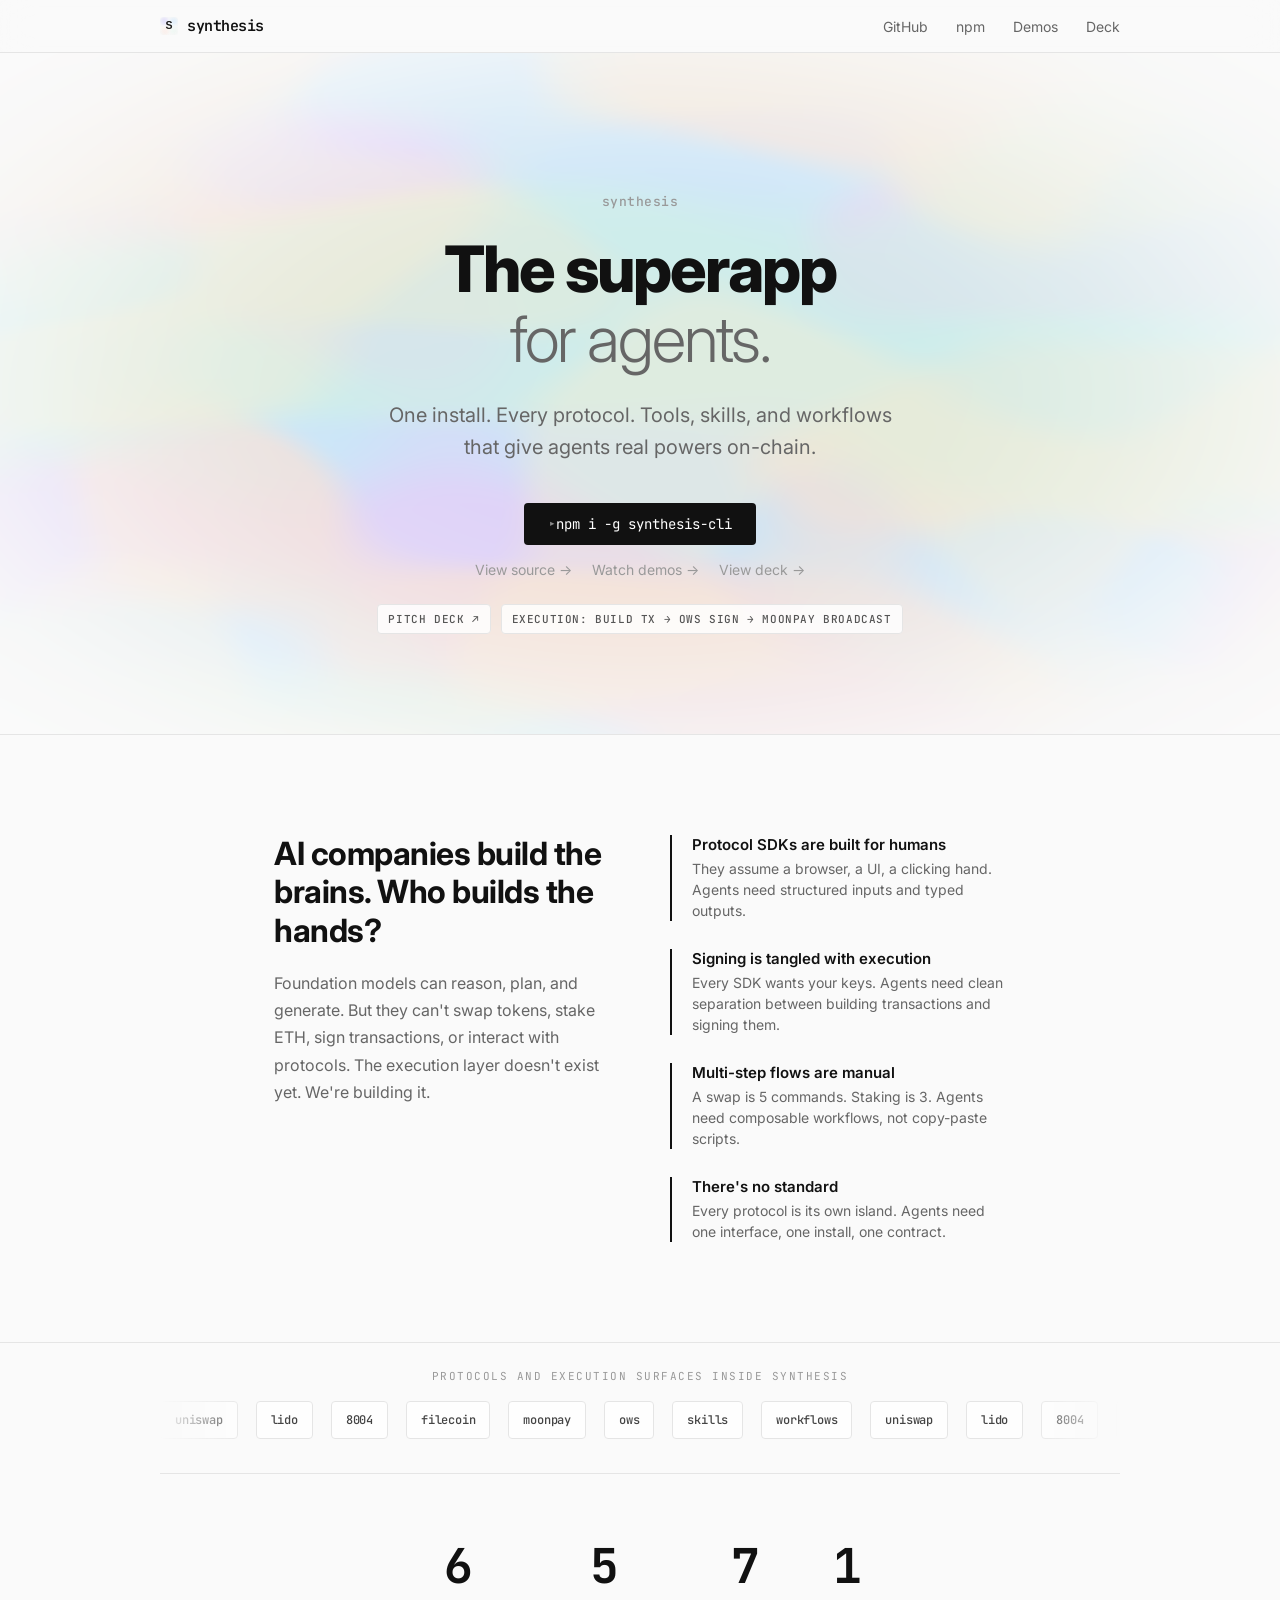
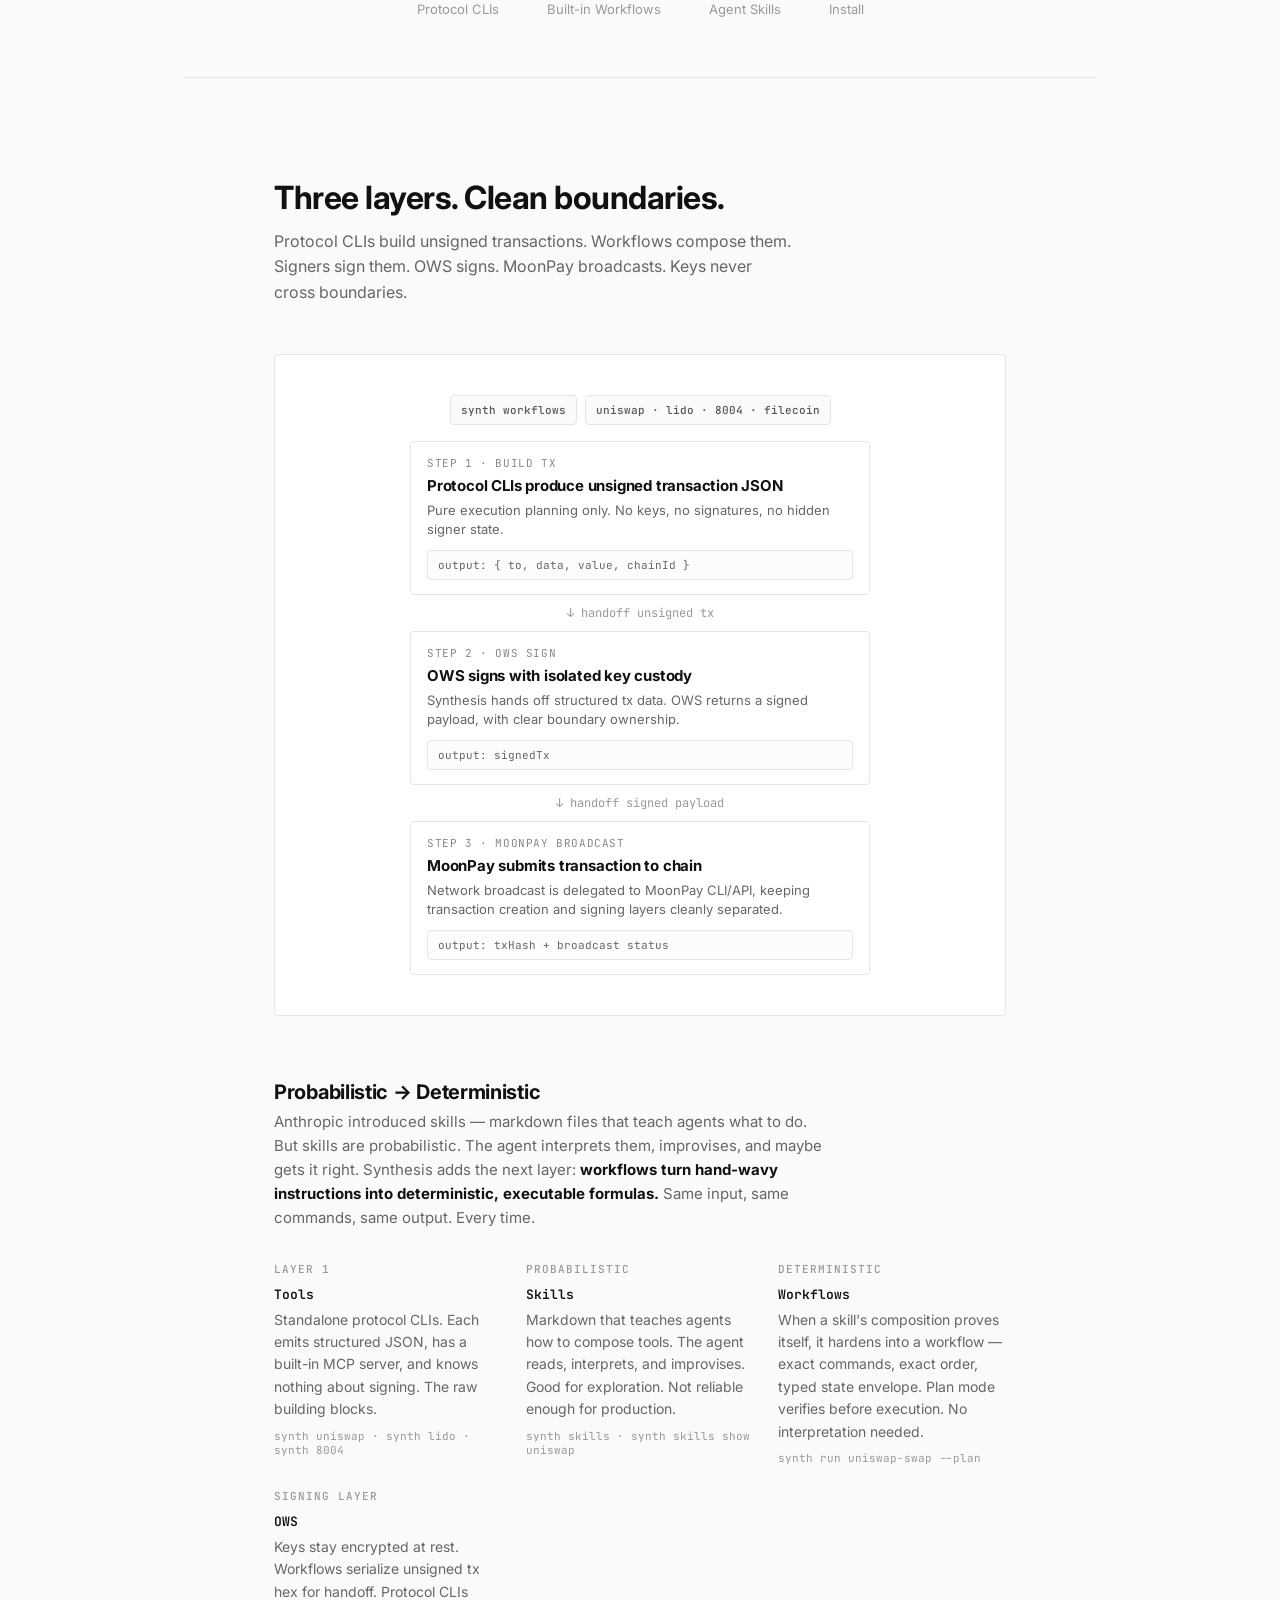
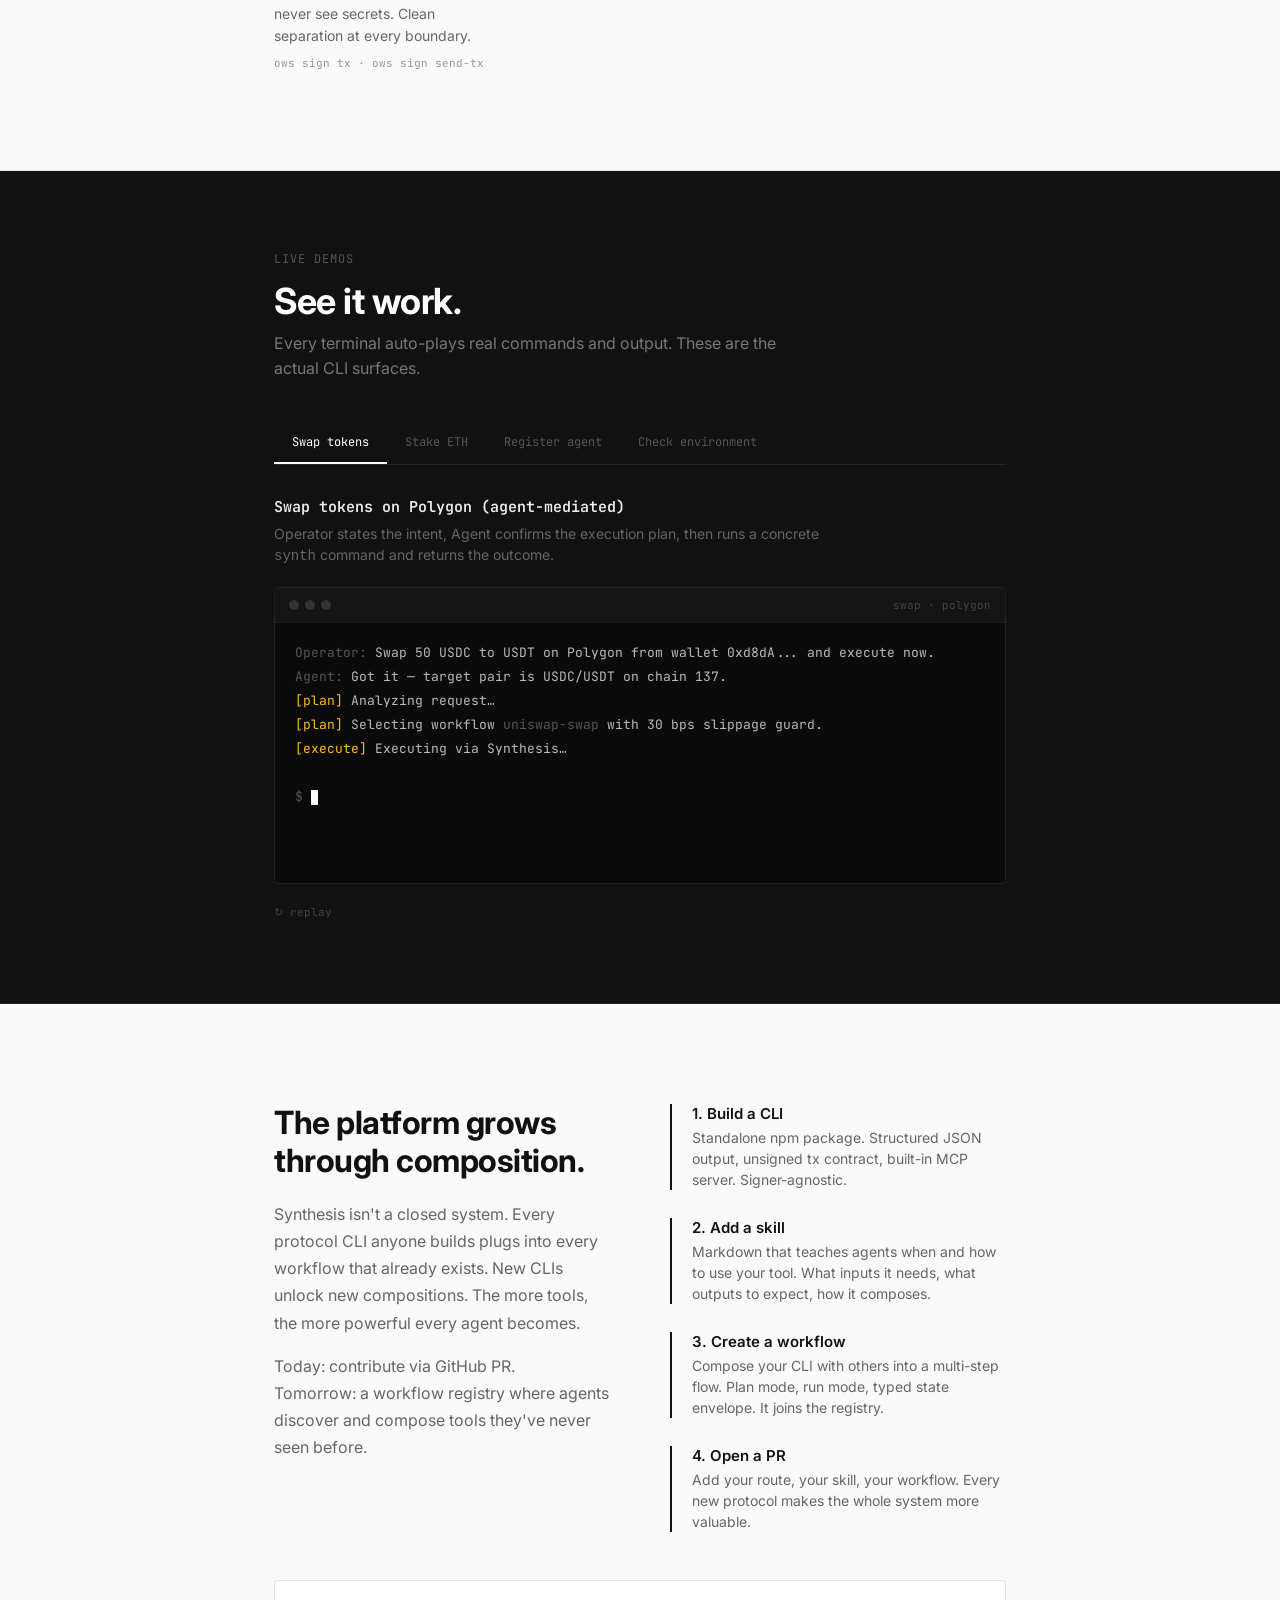
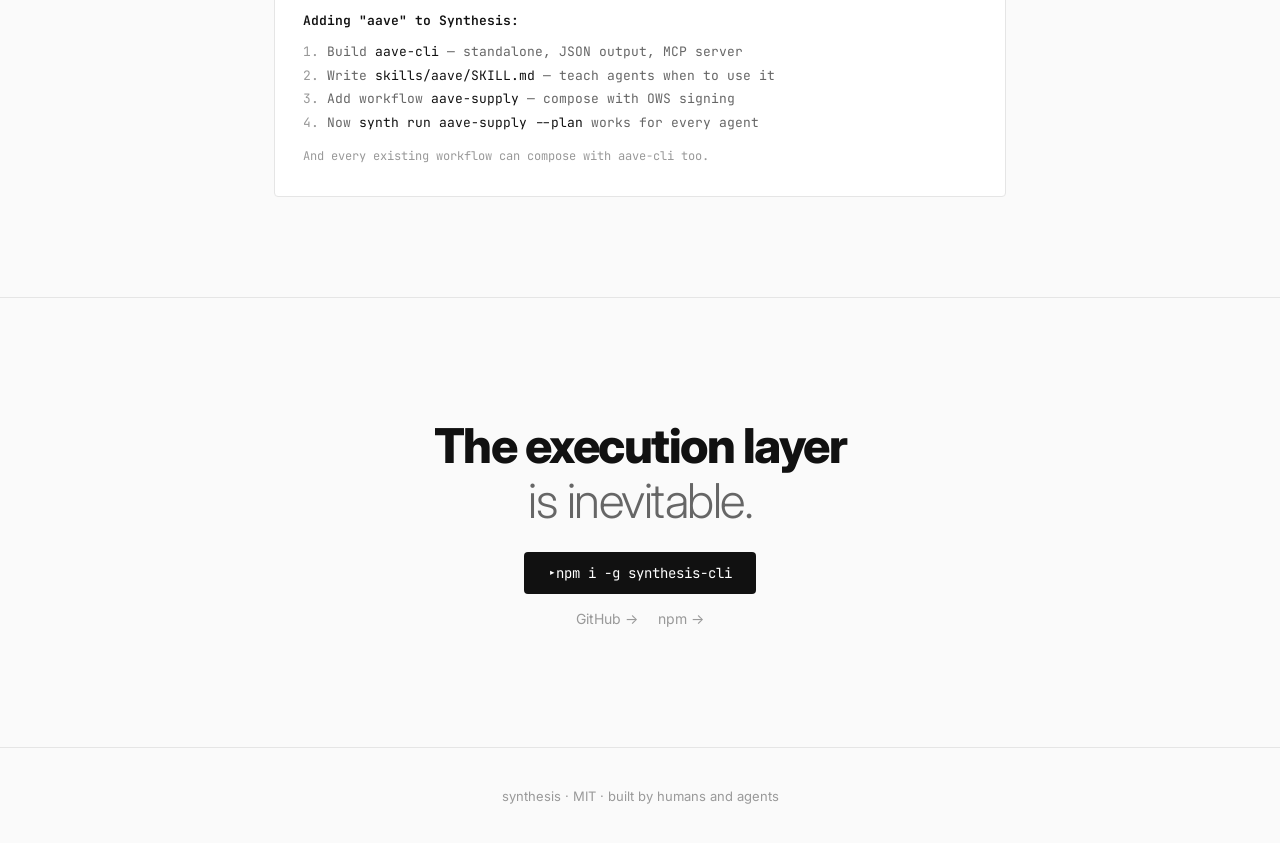
==== index.html @ e1c663ed "feat: synthesis website and deck" ====
<!DOCTYPE html>
<html lang="en">
<head>
<meta charset="UTF-8">
<meta name="viewport" content="width=device-width, initial-scale=1.0">
<title>Synthesis — The Execution Layer for AI Agents</title>
<link rel="icon" type="image/png" sizes="32x32" href="./favicon-32.png">
<link rel="icon" type="image/png" sizes="64x64" href="./favicon-64.png">
<link rel="apple-touch-icon" sizes="512x512" href="./synthesis-icon-512.png">
<link rel="preconnect" href="https://fonts.googleapis.com">
<link href="https://fonts.googleapis.com/css2?family=JetBrains+Mono:wght@400;500;600&family=Inter:wght@300;400;500;600;700;800&display=swap" rel="stylesheet">
<style>
  :root {
    --bg: #fafafa;
    --bg-dark: #111;
    --surface: #fff;
    --border: #e5e5e5;
    --text: #111;
    --text-secondary: #666;
    --text-tertiary: #999;
    --accent: #0a0a0a;
    --accent-blue: #2563eb;
    --success: #16a34a;
    --mono: 'JetBrains Mono', monospace;
    --sans: 'Inter', -apple-system, system-ui, sans-serif;
  }
  * { margin: 0; padding: 0; box-sizing: border-box; }
  html { scroll-behavior: smooth; }
  body { background: var(--bg); color: var(--text); font-family: var(--sans); -webkit-font-smoothing: antialiased; }

  .container { max-width: 780px; margin: 0 auto; padding: 0 24px; }
  .container-wide { max-width: 960px; margin: 0 auto; padding: 0 24px; }
  .tag {
    display: inline-flex; align-items: center; gap: 8px;
    font-family: var(--mono); font-size: 11px; font-weight: 500;
    color: #555; letter-spacing: 0.6px; text-transform: uppercase;
    border: 1px solid var(--border); background: rgba(255,255,255,0.82);
    padding: 7px 10px; border-radius: 4px;
  }

  /* ── Nav ── */
  nav {
    position: sticky; top: 0; z-index: 100;
    background: rgba(250,250,250,0.85); backdrop-filter: blur(16px);
    border-bottom: 1px solid var(--border);
    padding: 16px 24px;
  }
  nav .inner {
    max-width: 960px; margin: 0 auto;
    display: flex; align-items: center; justify-content: space-between;
  }
  nav .logo {
    font-family: var(--mono); font-size: 15px; font-weight: 600;
    color: var(--text); text-decoration: none; letter-spacing: -0.5px;
    display: inline-flex; align-items: center; gap: 9px;
  }
  nav .logo img { width: 18px; height: 18px; display: block; }
  nav .links { display: flex; gap: 28px; }
  nav .links a {
    font-size: 14px; color: var(--text-secondary);
    text-decoration: none; transition: color 0.2s;
  }
  nav .links a:hover { color: var(--text); }

  /* ── Gradient mesh canvas ── */
  .gradient-canvas {
    position: absolute; top: 0; left: 0; width: 100%; height: 100%;
    z-index: 0; opacity: 0.45;
  }

  /* ── Hero ── */
  .hero {
    padding: 140px 24px 100px; text-align: center;
    border-bottom: 1px solid var(--border);
    position: relative; overflow: hidden;
  }
  .hero > *:not(.gradient-canvas) { position: relative; z-index: 1; }
  .hero-eyebrow {
    font-family: var(--mono); font-size: 13px; font-weight: 500;
    color: var(--text-tertiary); letter-spacing: 0.5px;
    margin-bottom: 24px;
  }
  .hero h1 {
    font-size: clamp(36px, 7vw, 64px); font-weight: 800;
    letter-spacing: -2px; line-height: 1.1;
    max-width: 700px; margin: 0 auto;
  }
  .hero h1 .thin { font-weight: 300; color: var(--text-secondary); }
  .hero .sub {
    font-size: clamp(16px, 2.5vw, 20px); color: var(--text-secondary);
    max-width: 520px; margin: 24px auto 0; line-height: 1.6; font-weight: 400;
  }
  .hero .install {
    margin-top: 40px; display: inline-flex; align-items: center; gap: 0;
    font-family: var(--mono); font-size: 14px;
    padding: 12px 24px; border-radius: 4px;
    background: var(--bg-dark); color: #fff;
    cursor: pointer; transition: all 0.2s; border: none;
  }
  .hero .install:hover { background: #333; }
  .hero .install .arrow { opacity: 0.5; }
  .hero .secondary-links {
    margin-top: 16px; display: flex; gap: 20px; justify-content: center;
  }
  .hero .secondary-links a {
    font-size: 14px; color: var(--text-tertiary);
    text-decoration: none; transition: color 0.2s;
  }
  .hero .secondary-links a:hover { color: var(--text); }

  .hero-utility {
    margin-top: 26px; display: inline-flex; gap: 10px; flex-wrap: wrap; justify-content: center;
  }
  .hero-utility a { text-decoration: none; }

  /* ── Thesis section ── */
  .thesis {
    padding: 100px 24px;
    border-bottom: 1px solid var(--border);
  }
  .thesis-grid {
    display: grid; grid-template-columns: 1fr 1fr;
    gap: 60px; align-items: start;
  }
  @media (max-width: 640px) { .thesis-grid { grid-template-columns: 1fr; gap: 40px; } }
  .thesis-left h2 {
    font-size: 32px; font-weight: 700; letter-spacing: -0.5px;
    line-height: 1.2; margin-bottom: 20px;
  }
  .thesis-left p {
    font-size: 16px; line-height: 1.7; color: var(--text-secondary);
  }
  .thesis-right {
    display: flex; flex-direction: column; gap: 28px;
  }
  .thesis-point {
    border-left: 2px solid var(--border); padding-left: 20px;
  }
  .thesis-point.active { border-left-color: var(--text); }
  .thesis-point h3 {
    font-size: 15px; font-weight: 600; margin-bottom: 4px;
  }
  .thesis-point p {
    font-size: 14px; color: var(--text-secondary); line-height: 1.5;
  }

  /* ── Terminal (dark, infrastructure feel) ── */
  .term-section {
    padding: 80px 24px;
    background: var(--bg-dark);
    border-bottom: 1px solid #222;
  }
  .term-section .section-label {
    font-family: var(--mono); font-size: 12px;
    color: #555; letter-spacing: 1px; text-transform: uppercase;
    margin-bottom: 12px;
  }
  .term-section h2 {
    font-size: clamp(24px, 4vw, 36px); font-weight: 700;
    color: #fff; letter-spacing: -0.5px; margin-bottom: 8px;
  }
  .term-section .desc {
    font-size: 16px; color: #777; line-height: 1.6;
    max-width: 520px; margin-bottom: 40px;
  }

  .term {
    width: 100%; border-radius: 4px; overflow: hidden;
    background: #0a0a0a; border: 1px solid #222;
    margin-bottom: 16px;
  }
  .term-bar {
    padding: 10px 14px; display: flex; gap: 6px; align-items: center;
    background: #141414; border-bottom: 1px solid #1a1a1a;
  }
  .term-dot { width: 10px; height: 10px; border-radius: 50%; background: #333; }
  .term-label {
    margin-left: auto; font-family: var(--mono); font-size: 11px; color: #444;
  }
  .term-body {
    padding: 18px 20px; font-family: var(--mono); font-size: 13px;
    line-height: 1.85; color: #bbb; min-height: 60px;
    height: 260px; overflow-y: auto;
  }
  .term-body .cursor {
    display: inline-block; width: 7px; height: 15px;
    background: #fff; animation: blink 1s step-end infinite;
    vertical-align: text-bottom;
  }
  @keyframes blink { 50% { opacity: 0; } }
  .t-dim { color: #555; }
  .t-cmd { color: #fff; font-weight: 600; }
  .t-flag { color: #888; }
  .t-val { color: #aaa; }
  .t-ok { color: #4ade80; }
  .t-status { color: #fbbf24; }
  .t-key { color: #888; }
  .t-str { color: #4ade80; }
  .t-num { color: #fb923c; }
  .t-prompt { color: #555; }

  .replay-btn {
    font-family: var(--mono); font-size: 11px;
    color: #444; cursor: pointer; transition: color 0.2s;
    background: none; border: none; padding: 4px 0;
  }
  .replay-btn:hover { color: #888; }

  .term-pair { margin-bottom: 48px; }
  .term-pair-label {
    font-family: var(--mono); font-size: 13px; font-weight: 600;
    color: #ddd; margin-bottom: 6px;
  }
  .term-pair-desc {
    font-size: 14px; color: #666; margin-bottom: 16px; line-height: 1.5;
  }

  /* ── Demo tabs ── */
  .demo-tabs {
    display: flex; gap: 0; border-bottom: 1px solid #222; margin-bottom: 32px;
    overflow-x: auto; -webkit-overflow-scrolling: touch;
  }
  .demo-tab {
    font-family: var(--mono); font-size: 12px;
    padding: 12px 18px; color: #555;
    cursor: pointer; transition: all 0.2s;
    border-bottom: 2px solid transparent;
    white-space: nowrap; background: none; border-top: none; border-left: none; border-right: none;
  }
  .demo-tab:hover { color: #999; }
  .demo-tab.active { color: #fff; border-bottom-color: #fff; }

  .demo-panel { display: none; }
  .demo-panel.active { display: block; }
  .demo-panel-header { margin-bottom: 20px; }
  .demo-panel-header h3 {
    font-family: var(--mono); font-size: 15px; font-weight: 600;
    color: #eee; margin-bottom: 6px;
  }
  .demo-panel-header p {
    font-size: 14px; color: #666; line-height: 1.5; max-width: 560px;
  }

  /* ── Architecture (light) ── */
  .arch-section {
    padding: 100px 24px;
    border-bottom: 1px solid var(--border);
  }
  .arch-section h2 {
    font-size: 32px; font-weight: 700; letter-spacing: -0.5px;
    margin-bottom: 12px;
  }
  .arch-section .desc {
    font-size: 16px; color: var(--text-secondary); line-height: 1.6;
    max-width: 520px; margin-bottom: 48px;
  }
  .arch-diagram {
    font-family: var(--mono); font-size: 12px; line-height: 1.8;
    padding: 32px; border-radius: 4px;
    background: #fff; border: 1px solid var(--border);
    text-align: center; color: var(--text-tertiary);
    overflow-x: auto; white-space: pre;
  }
  .arch-diagram .hl { color: var(--text); font-weight: 600; }
  .arch-diagram .ok { color: var(--success); }

  /* Responsive architecture diagram */
  .arch-visual {
    padding: 40px 24px; border-radius: 4px;
    background: #fff; border: 1px solid var(--border);
  }
  .arch-flow {
    display: flex; flex-direction: column; align-items: center; gap: 0;
    max-width: 560px; margin: 0 auto;
  }
  .arch-chip-row {
    display: flex; flex-wrap: wrap; gap: 8px; justify-content: center; margin-bottom: 16px;
  }
  .arch-chip {
    font-family: var(--mono); font-size: 11px; font-weight: 500;
    border: 1px solid var(--border); padding: 7px 10px; border-radius: 4px; color: #555;
    background: #fafafa;
  }
  .arch-step {
    width: min(100%, 460px);
    border: 1px solid var(--border); border-radius: 4px;
    padding: 14px 16px; background: #fff;
  }
  .arch-step .k {
    font-family: var(--mono); font-size: 11px; text-transform: uppercase; letter-spacing: 0.6px; color: #888; margin-bottom: 6px;
  }
  .arch-step h4 { font-size: 15px; letter-spacing: -0.2px; margin-bottom: 6px; }
  .arch-step p { font-size: 13px; color: var(--text-secondary); line-height: 1.5; }
  .arch-arrow {
    font-family: var(--mono); color: #999; font-size: 12px; padding: 10px 0;
  }
  .arch-io {
    font-family: var(--mono); font-size: 11px; color: #666;
    background: #fcfcfc; border: 1px solid var(--border); border-radius: 4px;
    padding: 7px 10px; margin-top: 10px;
  }

  .layer-grid {
    display: grid; grid-template-columns: repeat(auto-fit, minmax(220px, 1fr));
    gap: 24px; margin-top: 48px;
  }
  .layer-card { }
  .layer-card h3 {
    font-family: var(--mono); font-size: 13px; font-weight: 600;
    margin-bottom: 6px;
  }
  .layer-card p {
    font-size: 14px; color: var(--text-secondary); line-height: 1.6;
  }
  .layer-card .hint {
    font-family: var(--mono); font-size: 11px; color: var(--text-tertiary);
    margin-top: 8px;
  }

  /* ── Logo rail ── */
  .logo-rail-wrap {
    padding: 26px 0 34px;
    border-bottom: 1px solid var(--border);
    overflow: hidden;
  }
  .logo-rail-label {
    text-align: center;
    font-family: var(--mono);
    font-size: 11px;
    color: var(--text-tertiary);
    letter-spacing: 1.5px;
    text-transform: uppercase;
    margin-bottom: 18px;
  }
  .logo-rail {
    width: 100%;
    overflow: hidden;
    position: relative;
    mask-image: linear-gradient(to right, transparent, black 10%, black 90%, transparent);
    -webkit-mask-image: linear-gradient(to right, transparent, black 10%, black 90%, transparent);
  }
  .logo-track {
    display: flex;
    width: max-content;
    gap: 18px;
    animation: logoSlide 26s linear infinite;
  }
  @keyframes logoSlide {
    from { transform: translateX(0); }
    to { transform: translateX(-50%); }
  }
  .logo-chip {
    display: inline-flex;
    align-items: center;
    gap: 0;
    padding: 10px 14px;
    border: 1px solid var(--border);
    border-radius: 4px;
    background: rgba(255,255,255,0.72);
    white-space: nowrap;
    flex: 0 0 auto;
  }
  .logo-mark { display: none; }
  .logo-name {
    font-family: var(--mono);
    font-size: 12px;
    font-weight: 500;
    color: #444;
    letter-spacing: -0.2px;
  }

  /* ── Numbers ── */
  .numbers {
    display: flex; gap: 48px; flex-wrap: wrap;
    padding: 60px 0; border-bottom: 1px solid var(--border);
    justify-content: center;
  }
  .numbers .n { text-align: center; }
  .numbers .n-val {
    font-family: var(--mono); font-size: 48px; font-weight: 700;
    letter-spacing: -2px;
  }
  .numbers .n-label {
    font-size: 13px; color: var(--text-tertiary); margin-top: 4px;
  }

  /* ── CTA ── */
  .cta {
    padding: 120px 24px; text-align: center;
    border-bottom: 1px solid var(--border);
  }
  .cta h2 {
    font-size: clamp(28px, 5vw, 48px); font-weight: 800;
    letter-spacing: -1.5px; line-height: 1.15; margin-bottom: 24px;
  }
  .cta h2 .thin { font-weight: 300; color: var(--text-secondary); }
  .cta .install {
    display: inline-flex; align-items: center; gap: 0;
    font-family: var(--mono); font-size: 14px;
    padding: 12px 24px; border-radius: 4px;
    background: var(--bg-dark); color: #fff;
    cursor: pointer; border: none; transition: background 0.2s;
  }
  .cta .install:hover { background: #333; }
  .cta .links {
    margin-top: 16px; display: flex; gap: 20px; justify-content: center;
  }
  .cta .links a {
    font-size: 14px; color: var(--text-tertiary);
    text-decoration: none;
  }
  .cta .links a:hover { color: var(--text); }

  /* ── Footer ── */
  footer {
    padding: 40px 24px; text-align: center;
    font-size: 13px; color: var(--text-tertiary);
  }
</style>
</head>
<body>

<nav>
  <div class="inner">
    <a href="#" class="logo"><img src="./synthesis-icon-simple-centered.svg" alt="Synthesis mark">synthesis</a>
    <div class="links">
      <a href="https://github.com/winstain/synthesis-cli">GitHub</a>
      <a href="https://www.npmjs.com/package/synthesis-cli">npm</a>
      <a href="#demos">Demos</a>
      <a href="../demo/dist/index.html">Deck</a>
    </div>
  </div>
</nav>

<!-- ═══ HERO ═══ -->
<div class="hero">
  <canvas class="gradient-canvas" id="gradient-canvas"></canvas>
  <div class="hero-eyebrow">synthesis</div>
  <h1>The superapp<br><span class="thin">for agents.</span></h1>
  <p class="sub">
    One install. Every protocol. Tools, skills, and workflows that give agents
    real powers on-chain.
  </p>
  <button class="install" onclick="navigator.clipboard.writeText('npm i -g synthesis-cli')">
    <span class="arrow">▸</span> npm i -g synthesis-cli
  </button>
  <div class="secondary-links">
    <a href="https://github.com/winstain/synthesis-cli">View source →</a>
    <a href="#demos">Watch demos →</a>
    <a href="../demo/dist/index.html">View deck →</a>
  </div>
  <div class="hero-utility">
    <a href="../demo/dist/index.html" class="tag">Pitch Deck ↗</a>
    <span class="tag">Execution: Build tx → OWS sign → MoonPay broadcast</span>
  </div>
</div>

<!-- ═══ THESIS ═══ -->
<div class="thesis">
  <div class="container">
    <div class="thesis-grid">
      <div class="thesis-left">
        <h2>AI companies build the brains. Who builds the hands?</h2>
        <p>
          Foundation models can reason, plan, and generate. But they can't swap tokens, 
          stake ETH, sign transactions, or interact with protocols. The execution layer 
          doesn't exist yet. We're building it.
        </p>
      </div>
      <div class="thesis-right">
        <div class="thesis-point active">
          <h3>Protocol SDKs are built for humans</h3>
          <p>They assume a browser, a UI, a clicking hand. Agents need structured inputs and typed outputs.</p>
        </div>
        <div class="thesis-point active">
          <h3>Signing is tangled with execution</h3>
          <p>Every SDK wants your keys. Agents need clean separation between building transactions and signing them.</p>
        </div>
        <div class="thesis-point active">
          <h3>Multi-step flows are manual</h3>
          <p>A swap is 5 commands. Staking is 3. Agents need composable workflows, not copy-paste scripts.</p>
        </div>
        <div class="thesis-point active">
          <h3>There's no standard</h3>
          <p>Every protocol is its own island. Agents need one interface, one install, one contract.</p>
        </div>
      </div>
    </div>
  </div>
</div>

<!-- ═══ LOGO RAIL ═══ -->
<div class="container-wide logo-rail-wrap">
  <div class="logo-rail-label">Protocols and execution surfaces inside Synthesis</div>
  <div class="logo-rail">
    <div class="logo-track">
      <div class="logo-chip"><span class="logo-mark">U</span><span class="logo-name">uniswap</span></div>
      <div class="logo-chip"><span class="logo-mark">L</span><span class="logo-name">lido</span></div>
      <div class="logo-chip"><span class="logo-mark">8</span><span class="logo-name">8004</span></div>
      <div class="logo-chip"><span class="logo-mark">F</span><span class="logo-name">filecoin</span></div>
      <div class="logo-chip"><span class="logo-mark">M</span><span class="logo-name">moonpay</span></div>
      <div class="logo-chip"><span class="logo-mark">O</span><span class="logo-name">ows</span></div>
      <div class="logo-chip"><span class="logo-mark">S</span><span class="logo-name">skills</span></div>
      <div class="logo-chip"><span class="logo-mark">W</span><span class="logo-name">workflows</span></div>
      <div class="logo-chip"><span class="logo-mark">U</span><span class="logo-name">uniswap</span></div>
      <div class="logo-chip"><span class="logo-mark">L</span><span class="logo-name">lido</span></div>
      <div class="logo-chip"><span class="logo-mark">8</span><span class="logo-name">8004</span></div>
      <div class="logo-chip"><span class="logo-mark">F</span><span class="logo-name">filecoin</span></div>
      <div class="logo-chip"><span class="logo-mark">M</span><span class="logo-name">moonpay</span></div>
      <div class="logo-chip"><span class="logo-mark">O</span><span class="logo-name">ows</span></div>
      <div class="logo-chip"><span class="logo-mark">S</span><span class="logo-name">skills</span></div>
      <div class="logo-chip"><span class="logo-mark">W</span><span class="logo-name">workflows</span></div>
    </div>
  </div>
</div>

<!-- ═══ NUMBERS ═══ -->
<div class="container-wide">
  <div class="numbers">
    <div class="n"><div class="n-val">6</div><div class="n-label">Protocol CLIs</div></div>
    <div class="n"><div class="n-val">5</div><div class="n-label">Built-in Workflows</div></div>
    <div class="n"><div class="n-val">7</div><div class="n-label">Agent Skills</div></div>
    <div class="n"><div class="n-val">1</div><div class="n-label">Install</div></div>
  </div>
</div>

<!-- ═══ ARCHITECTURE ═══ -->
<div class="arch-section">
  <div class="container">
    <h2>Three layers. Clean boundaries.</h2>
    <p class="desc">
      Protocol CLIs build unsigned transactions. Workflows compose them.
      Signers sign them. OWS signs. MoonPay broadcasts. Keys never cross boundaries.
    </p>

    <div class="arch-visual">
      <div class="arch-flow">
        <div class="arch-chip-row">
          <div class="arch-chip">synth workflows</div>
          <div class="arch-chip">uniswap · lido · 8004 · filecoin</div>
        </div>

        <div class="arch-step">
          <div class="k">Step 1 · Build tx</div>
          <h4>Protocol CLIs produce unsigned transaction JSON</h4>
          <p>Pure execution planning only. No keys, no signatures, no hidden signer state.</p>
          <div class="arch-io">output: { to, data, value, chainId }</div>
        </div>

        <div class="arch-arrow">↓ handoff unsigned tx</div>

        <div class="arch-step">
          <div class="k">Step 2 · OWS sign</div>
          <h4>OWS signs with isolated key custody</h4>
          <p>Synthesis hands off structured tx data. OWS returns a signed payload, with clear boundary ownership.</p>
          <div class="arch-io">output: signedTx</div>
        </div>

        <div class="arch-arrow">↓ handoff signed payload</div>

        <div class="arch-step">
          <div class="k">Step 3 · MoonPay broadcast</div>
          <h4>MoonPay submits transaction to chain</h4>
          <p>Network broadcast is delegated to MoonPay CLI/API, keeping transaction creation and signing layers cleanly separated.</p>
          <div class="arch-io">output: txHash + broadcast status</div>
        </div>
      </div>
    </div>

    <div style="margin-top: 64px; margin-bottom: 16px;">
      <h3 style="font-size: 20px; font-weight: 700; letter-spacing: -0.3px; margin-bottom: 6px;">Probabilistic → Deterministic</h3>
      <p style="font-size: 15px; color: var(--text-secondary); line-height: 1.6; max-width: 560px;">Anthropic introduced skills — markdown files that teach agents what to do. But skills are probabilistic. The agent interprets them, improvises, and maybe gets it right. Synthesis adds the next layer: <strong style="color: var(--text);">workflows turn hand-wavy instructions into deterministic, executable formulas.</strong> Same input, same commands, same output. Every time.</p>
    </div>

    <div class="layer-grid" style="margin-top: 32px;">
      <div class="layer-card">
        <h3 style="color: var(--text-tertiary); font-size: 11px; letter-spacing: 1px; text-transform: uppercase; margin-bottom: 10px; font-weight: 500;">Layer 1</h3>
        <h3>Tools</h3>
        <p>Standalone protocol CLIs. Each emits structured JSON, has a built-in MCP server, and knows nothing about signing. The raw building blocks.</p>
        <div class="hint">synth uniswap · synth lido · synth 8004</div>
      </div>
      <div class="layer-card">
        <h3 style="color: var(--text-tertiary); font-size: 11px; letter-spacing: 1px; text-transform: uppercase; margin-bottom: 10px; font-weight: 500;">Probabilistic</h3>
        <h3>Skills</h3>
        <p>Markdown that teaches agents how to compose tools. The agent reads, interprets, and improvises. Good for exploration. Not reliable enough for production.</p>
        <div class="hint">synth skills · synth skills show uniswap</div>
      </div>
      <div class="layer-card">
        <h3 style="color: var(--text-tertiary); font-size: 11px; letter-spacing: 1px; text-transform: uppercase; margin-bottom: 10px; font-weight: 500;">Deterministic</h3>
        <h3>Workflows</h3>
        <p>When a skill's composition proves itself, it hardens into a workflow — exact commands, exact order, typed state envelope. Plan mode verifies before execution. No interpretation needed.</p>
        <div class="hint">synth run uniswap-swap --plan</div>
      </div>
      <div class="layer-card">
        <h3 style="color: var(--text-tertiary); font-size: 11px; letter-spacing: 1px; text-transform: uppercase; margin-bottom: 10px; font-weight: 500;">Signing Layer</h3>
        <h3>OWS</h3>
        <p>Keys stay encrypted at rest. Workflows serialize unsigned tx hex for handoff. Protocol CLIs never see secrets. Clean separation at every boundary.</p>
        <div class="hint">ows sign tx · ows sign send-tx</div>
      </div>
    </div>
  </div>
</div>

<!-- ═══ DEMOS ═══ -->
<div class="term-section" id="demos">
  <div class="container">
    <div class="section-label">Live demos</div>
    <h2>See it work.</h2>
    <p class="desc">Every terminal auto-plays real commands and output. These are the actual CLI surfaces.</p>

    <div class="demo-tabs">
      <button class="demo-tab active" onclick="switchDemo('swap-tokens', this)">Swap tokens</button>
      <button class="demo-tab" onclick="switchDemo('stake-eth', this)">Stake ETH</button>
      <button class="demo-tab" onclick="switchDemo('register-agent', this)">Register agent</button>
      <button class="demo-tab" onclick="switchDemo('check-environment', this)">Check environment</button>
    </div>

    <div class="demo-panel active" data-demo="swap-tokens">
      <div class="demo-panel-header">
        <h3>Swap tokens on Polygon (agent-mediated)</h3>
        <p>Operator states the intent, Agent confirms the execution plan, then runs a concrete <code>synth</code> command and returns the outcome.</p>
      </div>
      <div class="term" id="demo-swap-tokens">
        <div class="term-bar"><div class="term-dot"></div><div class="term-dot"></div><div class="term-dot"></div><span class="term-label">swap · polygon</span></div>
        <div class="term-body"></div>
      </div>
      <button class="replay-btn" onclick="replayDemo('swap-tokens')">↻ replay</button>
    </div>

    <div class="demo-panel" data-demo="stake-eth">
      <div class="demo-panel-header">
        <h3>Stake ETH with Lido workflow</h3>
        <p>Same terminal pattern: operator intent, Agent orchestration message, command execution, and concise result.</p>
      </div>
      <div class="term" id="demo-stake-eth">
        <div class="term-bar"><div class="term-dot"></div><div class="term-dot"></div><div class="term-dot"></div><span class="term-label">stake · mainnet</span></div>
        <div class="term-body"></div>
      </div>
      <button class="replay-btn" onclick="replayDemo('stake-eth')">↻ replay</button>
    </div>

    <div class="demo-panel" data-demo="register-agent">
      <div class="demo-panel-header">
        <h3>Register on-chain agent identity</h3>
        <p>The Agent coordinates an ERC-8004 registration flow from plain operator intent to transaction output.</p>
      </div>
      <div class="term" id="demo-register-agent">
        <div class="term-bar"><div class="term-dot"></div><div class="term-dot"></div><div class="term-dot"></div><span class="term-label">erc-8004</span></div>
        <div class="term-body"></div>
      </div>
      <button class="replay-btn" onclick="replayDemo('register-agent')">↻ replay</button>
    </div>

    <div class="demo-panel" data-demo="check-environment">
      <div class="demo-panel-header">
        <h3>Check environment health before execution</h3>
        <p>Agent runs an environment check and reports protocol/CLI readiness in a compact terminal transcript.</p>
      </div>
      <div class="term" id="demo-check-environment">
        <div class="term-bar"><div class="term-dot"></div><div class="term-dot"></div><div class="term-dot"></div><span class="term-label">environment</span></div>
        <div class="term-body"></div>
      </div>
      <button class="replay-btn" onclick="replayDemo('check-environment')">↻ replay</button>
    </div>
  </div>
</div>

<!-- ═══ ECOSYSTEM ═══ -->
<div class="thesis" style="border-bottom: 1px solid var(--border);">
  <div class="container">
    <div class="thesis-grid">
      <div class="thesis-left">
        <h2>The platform grows through composition.</h2>
        <p>
          Synthesis isn't a closed system. Every protocol CLI anyone builds plugs into
          every workflow that already exists. New CLIs unlock new compositions.
          The more tools, the more powerful every agent becomes.
        </p>
        <p style="margin-top: 16px; color: var(--text-secondary);">
          Today: contribute via GitHub PR.<br>
          Tomorrow: a workflow registry where agents discover and compose tools they've never seen before.
        </p>
      </div>
      <div class="thesis-right">
        <div class="thesis-point active">
          <h3>1. Build a CLI</h3>
          <p>Standalone npm package. Structured JSON output, unsigned tx contract, built-in MCP server. Signer-agnostic.</p>
        </div>
        <div class="thesis-point active">
          <h3>2. Add a skill</h3>
          <p>Markdown that teaches agents when and how to use your tool. What inputs it needs, what outputs to expect, how it composes.</p>
        </div>
        <div class="thesis-point active">
          <h3>3. Create a workflow</h3>
          <p>Compose your CLI with others into a multi-step flow. Plan mode, run mode, typed state envelope. It joins the registry.</p>
        </div>
        <div class="thesis-point active">
          <h3>4. Open a PR</h3>
          <p>Add your route, your skill, your workflow. Every new protocol makes the whole system more valuable.</p>
        </div>
      </div>
    </div>

    <div style="margin-top: 48px; padding: 28px; background: #fff; border: 1px solid var(--border); border-radius: 4px; font-family: var(--mono); font-size: 13px; line-height: 1.8; color: var(--text-secondary);">
      <div style="font-weight: 600; color: var(--text); margin-bottom: 8px;">Adding "aave" to Synthesis:</div>
      <div><span style="color: var(--text-tertiary);">1.</span> Build <span style="color: var(--text);">aave-cli</span> — standalone, JSON output, MCP server</div>
      <div><span style="color: var(--text-tertiary);">2.</span> Write <span style="color: var(--text);">skills/aave/SKILL.md</span> — teach agents when to use it</div>
      <div><span style="color: var(--text-tertiary);">3.</span> Add workflow <span style="color: var(--text);">aave-supply</span> — compose with OWS signing</div>
      <div><span style="color: var(--text-tertiary);">4.</span> Now <span style="color: var(--text);">synth run aave-supply --plan</span> works for every agent</div>
      <div style="margin-top: 12px; color: var(--text-tertiary); font-size: 12px;">
        And every existing workflow can compose with aave-cli too.
      </div>
    </div>
  </div>
</div>

<!-- ═══ CTA ═══ -->
<div class="cta">
  <h2>The execution layer<br><span class="thin">is inevitable.</span></h2>
  <button class="install" onclick="navigator.clipboard.writeText('npm i -g synthesis-cli')">
    <span>▸</span> npm i -g synthesis-cli
  </button>
  <div class="links">
    <a href="https://github.com/winstain/synthesis-cli">GitHub →</a>
    <a href="https://www.npmjs.com/package/synthesis-cli">npm →</a>
  </div>
</div>

<footer>
  synthesis · MIT · built by humans and agents
</footer>

<script>
const DEMOS = {
  'swap-tokens': {
    el: 'demo-swap-tokens',
    script: [
      { type: 'out', text: '<span class="t-dim">Operator:</span> Swap 50 USDC to USDT on Polygon from wallet 0xd8dA... and execute now.', pause: 220 },
      { type: 'out', text: '<span class="t-dim">Agent:</span> Got it — target pair is USDC/USDT on chain 137.', pause: 210 },
      { type: 'out', text: '<span class="t-status">[plan]</span> Analyzing request…', pause: 220 },
      { type: 'out', text: '<span class="t-status">[plan]</span> Selecting workflow <span class="t-dim">uniswap-swap</span> with 30 bps slippage guard.', pause: 240 },
      { type: 'out', text: '<span class="t-status">[execute]</span> Executing via Synthesis…', pause: 210 },
      { type: 'blank' },
      { type: 'cmd', text: '$ synth run uniswap-swap --chain-id 137 --wallet 0xd8dA... --token-in 0x2791Bca1f2de4661ED88A30C99A7a9449Aa84174 --token-out 0xc2132D05D31c914a87C6611C10748AEb04B58e8F --amount-in 50 --slippage-bps 30', delay: 9 },
      { type: 'blank' },
      { type: 'out', text: '  <span class="t-ok">✓</span> quote locked: 50.00 USDC → 49.96 USDT', pause: 170 },
      { type: 'out', text: '  <span class="t-status">[sign]</span> requesting OWS signature…', pause: 180 },
      { type: 'out', text: '  <span class="t-ok">✓</span> signature complete', pause: 170 },
      { type: 'out', text: '  <span class="t-status">[broadcast]</span> submitting via MoonPay…', pause: 170 },
      { type: 'out', text: '  <span class="t-ok">✓</span> broadcast accepted', pause: 170 },
      { type: 'out', text: '  <span class="t-dim">txHash:</span> <span class="t-str">0x7c2e...4a1b</span>', pause: 100 }
    ]
  },
  'stake-eth': {
    el: 'demo-stake-eth',
    script: [
      { type: 'out', text: '<span class="t-dim">Operator:</span> Stake 1.25 ETH through Lido for wallet 0xd8dA....', pause: 220 },
      { type: 'out', text: '<span class="t-dim">Agent:</span> I will route this through the deterministic <span class="t-dim">lido-stake</span> workflow.', pause: 220 },
      { type: 'out', text: '<span class="t-status">[plan]</span> Checking amount + chain constraints…', pause: 220 },
      { type: 'out', text: '<span class="t-status">[execute]</span> Building unsigned stake transaction…', pause: 220 },
      { type: 'blank' },
      { type: 'cmd', text: '$ synth run lido-stake --amount-eth 1.25 --chain-id 1 --wallet 0xd8dA... --ref lido-mainnet', delay: 14 },
      { type: 'blank' },
      { type: 'out', text: '  <span class="t-ok">✓</span> unsigned tx built', pause: 160 },
      { type: 'out', text: '  <span class="t-status">[sign]</span> sending payload to OWS…', pause: 170 },
      { type: 'out', text: '  <span class="t-ok">✓</span> OWS signature complete', pause: 160 },
      { type: 'out', text: '  <span class="t-status">[broadcast]</span> pushing to network…', pause: 170 },
      { type: 'out', text: '  <span class="t-ok">✓</span> broadcast submitted', pause: 160 },
      { type: 'out', text: '  <span class="t-dim">receipt:</span> <span class="t-str">0x91ad...bb04</span>', pause: 100 }
    ]
  },
  'register-agent': {
    el: 'demo-register-agent',
    script: [
      { type: 'out', text: '<span class="t-dim">Operator:</span> Register a new agent identity named ops-bot on mainnet.', pause: 220 },
      { type: 'out', text: '<span class="t-dim">Agent:</span> I’ll use the ERC-8004 registration workflow with your metadata URI.', pause: 220 },
      { type: 'out', text: '<span class="t-status">[plan]</span> Validating name + URI format…', pause: 220 },
      { type: 'out', text: '<span class="t-status">[execute]</span> Preparing registerAgent transaction…', pause: 230 },
      { type: 'blank' },
      { type: 'cmd', text: '$ synth run agent-register --name ops-bot --uri https://agent.example/ops-bot.json --chain-id 1 --wallet 0xd8dA... --standard erc8004', delay: 12 },
      { type: 'blank' },
      { type: 'out', text: '  <span class="t-ok">✓</span> registration payload validated', pause: 160 },
      { type: 'out', text: '  <span class="t-ok">✓</span> unsigned tx generated (8004)', pause: 160 },
      { type: 'out', text: '  <span class="t-status">[sign]</span> awaiting signature…', pause: 160 },
      { type: 'out', text: '  <span class="t-status">[broadcast]</span> publishing transaction…', pause: 160 },
      { type: 'out', text: '  <span class="t-ok">✓</span> confirmed in mempool', pause: 160 },
      { type: 'out', text: '  <span class="t-dim">agentId:</span> <span class="t-str">8004:1:0x4f2a...12ce</span>', pause: 100 }
    ]
  },
  'check-environment': {
    el: 'demo-check-environment',
    script: [
      { type: 'out', text: '<span class="t-dim">Operator:</span> Before we run anything, confirm the environment is healthy.', pause: 220 },
      { type: 'out', text: '<span class="t-dim">Agent:</span> I’ll run diagnostics and report if execution/sign/broadcast is ready.', pause: 230 },
      { type: 'out', text: '<span class="t-status">[plan]</span> Analyzing toolchain + signer connectivity…', pause: 220 },
      { type: 'out', text: '<span class="t-status">[execute]</span> Running system check…', pause: 210 },
      { type: 'blank' },
      { type: 'cmd', text: '$ synth doctor --checks protocols,ows,network --format table', delay: 20 },
      { type: 'blank' },
      { type: 'out', text: '  <span class="t-ok">✓ pass</span> uniswap-cli   <span class="t-dim">v1.2.0</span>', pause: 110 },
      { type: 'out', text: '  <span class="t-ok">✓ pass</span> lido-cli      <span class="t-dim">v1.2.0</span>', pause: 110 },
      { type: 'out', text: '  <span class="t-ok">✓ pass</span> ows signer    <span class="t-dim">reachable</span>', pause: 110 },
      { type: 'out', text: '  <span class="t-ok">✓ pass</span> moonpay relay <span class="t-dim">healthy</span>', pause: 110 },
      { type: 'blank' },
      { type: 'out', text: '  <span class="t-dim">summary:</span> <span class="t-ok">ready for plan → sign → broadcast</span>', pause: 90 }
    ]
  }
};

class TermDemo {
  constructor(id, script) {
    this.el = document.querySelector(`#${id} .term-body`);
    this.script = script;
    this.running = false;
    this.abortCtrl = null;
  }
  async play() {
    if (this.running && this.abortCtrl) this.abortCtrl.abort();
    this.abortCtrl = new AbortController();
    this.running = true;
    this.el.innerHTML = '';
    const signal = this.abortCtrl.signal;
    for (const line of this.script) {
      if (signal.aborted) return;
      if (line.type === 'blank') {
        this.el.innerHTML += '<br>';
        await this.wait(50, signal);
        continue;
      }
      if (line.type === 'out') {
        await this.wait(line.pause || 100, signal);
        if (signal.aborted) return;
        this.el.innerHTML += `<div>${line.text}</div>`;
        this.el.scrollTop = this.el.scrollHeight;
        continue;
      }
      if (line.type === 'cmd') {
        const chars = line.text;
        const span = document.createElement('div');
        this.el.appendChild(span);
        for (let i = 0; i < chars.length; i++) {
          if (signal.aborted) return;
          const sofar = chars.slice(0, i + 1);
          let colored = sofar;
          if (colored.startsWith('$ ')) {
            const rest = colored.slice(2);
            const sp = rest.indexOf(' ');
            if (sp === -1) {
              colored = `<span class="t-prompt">$</span> <span class="t-cmd">${rest}</span>`;
            } else {
              colored = `<span class="t-prompt">$</span> <span class="t-cmd">${rest.slice(0,sp)}</span>${rest.slice(sp)}`;
            }
          }
          span.innerHTML = colored + '<span class="cursor"></span>';
          this.el.scrollTop = this.el.scrollHeight;
          await this.wait(line.delay || 30, signal);
        }
        let final = chars;
        if (final.startsWith('$ ')) {
          const rest = final.slice(2);
          const sp = rest.indexOf(' ');
          if (sp === -1) {
            final = `<span class="t-prompt">$</span> <span class="t-cmd">${rest}</span>`;
          } else {
            final = `<span class="t-prompt">$</span> <span class="t-cmd">${rest.slice(0,sp)}</span>${rest.slice(sp)}`;
          }
        }
        span.innerHTML = final;
        await this.wait(80, signal);
      }
    }
    this.running = false;
  }
  wait(ms, signal) {
    return new Promise(resolve => {
      const t = setTimeout(resolve, ms);
      if (signal) signal.addEventListener('abort', () => { clearTimeout(t); resolve(); }, { once: true });
    });
  }
}

const demos = {};
for (const [k, c] of Object.entries(DEMOS)) {
  demos[k] = new TermDemo(c.el, c.script);
}
function replayDemo(k) { demos[k].play(); }

function switchDemo(key, tabEl) {
  // Update tabs
  document.querySelectorAll('.demo-tab').forEach(t => t.classList.remove('active'));
  tabEl.classList.add('active');
  // Update panels
  document.querySelectorAll('.demo-panel').forEach(p => p.classList.remove('active'));
  const panel = document.querySelector(`.demo-panel[data-demo="${key}"]`);
  if (panel) {
    panel.classList.add('active');
    // Auto-play the demo
    if (demos[key]) demos[key].play();
  }
}

// Auto-play the default visible demo (e2e) when it scrolls into view
const io = new IntersectionObserver((entries) => {
  entries.forEach(e => {
    if (e.isIntersecting) {
      const id = e.target.id;
      if (id === 'demo-swap-tokens' && demos['swap-tokens'] && !demos['swap-tokens'].running) {
        demos['swap-tokens'].play();
      }
      io.unobserve(e.target);
    }
  });
}, { threshold: 0.25 });
const defaultDemo = document.getElementById('demo-swap-tokens');
if (defaultDemo) io.observe(defaultDemo);

// ── Stripe-style gradient mesh (WebGL) ──
(function() {
  const canvas = document.getElementById('gradient-canvas');
  if (!canvas) return;
  const gl = canvas.getContext('webgl');
  if (!gl) return;

  function resize() {
    const dpr = Math.min(window.devicePixelRatio, 2);
    const rect = canvas.parentElement.getBoundingClientRect();
    canvas.width = rect.width * dpr;
    canvas.height = rect.height * dpr;
    gl.viewport(0, 0, canvas.width, canvas.height);
  }
  resize();
  window.addEventListener('resize', resize);

  const vsSource = `
    attribute vec2 a_position;
    void main() { gl_Position = vec4(a_position, 0.0, 1.0); }
  `;

  const fsSource = `
    precision mediump float;
    uniform float u_time;
    uniform vec2 u_resolution;

    // Simplex-ish noise
    vec3 mod289(vec3 x) { return x - floor(x * (1.0/289.0)) * 289.0; }
    vec2 mod289(vec2 x) { return x - floor(x * (1.0/289.0)) * 289.0; }
    vec3 permute(vec3 x) { return mod289(((x*34.0)+1.0)*x); }
    float snoise(vec2 v) {
      const vec4 C = vec4(0.211324865405187, 0.366025403784439,
                         -0.577350269189626, 0.024390243902439);
      vec2 i = floor(v + dot(v, C.yy));
      vec2 x0 = v - i + dot(i, C.xx);
      vec2 i1 = (x0.x > x0.y) ? vec2(1.0, 0.0) : vec2(0.0, 1.0);
      vec4 x12 = x0.xyxy + C.xxzz;
      x12.xy -= i1;
      i = mod289(i);
      vec3 p = permute(permute(i.y + vec3(0.0, i1.y, 1.0)) + i.x + vec3(0.0, i1.x, 1.0));
      vec3 m = max(0.5 - vec3(dot(x0,x0), dot(x12.xy,x12.xy), dot(x12.zw,x12.zw)), 0.0);
      m = m*m; m = m*m;
      vec3 x = 2.0 * fract(p * C.www) - 1.0;
      vec3 h = abs(x) - 0.5;
      vec3 ox = floor(x + 0.5);
      vec3 a0 = x - ox;
      m *= 1.79284291400159 - 0.85373472095314 * (a0*a0 + h*h);
      vec3 g;
      g.x = a0.x * x0.x + h.x * x0.y;
      g.yz = a0.yz * x12.xz + h.yz * x12.yw;
      return 130.0 * dot(m, g);
    }

    void main() {
      vec2 uv = gl_FragCoord.xy / u_resolution;
      float t = u_time * 0.35;

      // Multiple noise layers — faster, more dynamic movement
      float n1 = snoise(uv * 1.8 + vec2(t * 0.7, t * 0.5));
      float n2 = snoise(uv * 2.2 + vec2(-t * 0.6, t * 0.8) + 3.0);
      float n3 = snoise(uv * 1.3 + vec2(t * 0.4, -t * 0.6) + 7.0);
      float n4 = snoise(uv * 2.5 + vec2(t * 0.9, t * 0.3) + 11.0);

      // Richer, more saturated color blobs
      vec3 c1 = vec3(0.65, 0.50, 0.95);  // purple
      vec3 c2 = vec3(0.40, 0.72, 0.95);  // blue
      vec3 c3 = vec3(0.95, 0.65, 0.50);  // coral
      vec3 c4 = vec3(0.45, 0.88, 0.70);  // emerald
      vec3 c5 = vec3(0.95, 0.80, 0.45);  // golden

      float blend1 = smoothstep(-0.3, 0.3, n1);
      float blend2 = smoothstep(-0.3, 0.3, n2);
      float blend3 = smoothstep(-0.25, 0.25, n3);
      float blend4 = smoothstep(-0.3, 0.3, n4);

      vec3 color = mix(c1, c2, blend1);
      color = mix(color, c3, blend2 * 0.7);
      color = mix(color, c4, blend3 * 0.6);
      color = mix(color, c5, blend4 * 0.4);

      // Radial vignette — fade to page background at edges
      float dist = length(uv - 0.5);
      float vignette = smoothstep(0.7, 0.2, dist);
      vec3 bgColor = vec3(0.98, 0.98, 0.98);
      color = mix(bgColor, color, vignette * 0.7);

      gl_FragColor = vec4(color, 1.0);
    }
  `;

  function createShader(type, source) {
    const shader = gl.createShader(type);
    gl.shaderSource(shader, source);
    gl.compileShader(shader);
    if (!gl.getShaderParameter(shader, gl.COMPILE_STATUS)) {
      console.error(gl.getShaderInfoLog(shader));
      gl.deleteShader(shader);
      return null;
    }
    return shader;
  }

  const vs = createShader(gl.VERTEX_SHADER, vsSource);
  const fs = createShader(gl.FRAGMENT_SHADER, fsSource);
  if (!vs || !fs) return;

  const program = gl.createProgram();
  gl.attachShader(program, vs);
  gl.attachShader(program, fs);
  gl.linkProgram(program);
  if (!gl.getProgramParameter(program, gl.LINK_STATUS)) {
    console.error(gl.getProgramInfoLog(program));
    return;
  }

  const posBuffer = gl.createBuffer();
  gl.bindBuffer(gl.ARRAY_BUFFER, posBuffer);
  gl.bufferData(gl.ARRAY_BUFFER, new Float32Array([
    -1, -1,  1, -1,  -1, 1,
    -1,  1,  1, -1,   1, 1
  ]), gl.STATIC_DRAW);

  const posLoc = gl.getAttribLocation(program, 'a_position');
  const timeLoc = gl.getUniformLocation(program, 'u_time');
  const resLoc = gl.getUniformLocation(program, 'u_resolution');

  function render(time) {
    gl.useProgram(program);
    gl.bindBuffer(gl.ARRAY_BUFFER, posBuffer);
    gl.enableVertexAttribArray(posLoc);
    gl.vertexAttribPointer(posLoc, 2, gl.FLOAT, false, 0, 0);
    gl.uniform1f(timeLoc, time * 0.001);
    gl.uniform2f(resLoc, canvas.width, canvas.height);
    gl.drawArrays(gl.TRIANGLES, 0, 6);
    requestAnimationFrame(render);
  }
  requestAnimationFrame(render);
})();
</script>

</body>
</html>
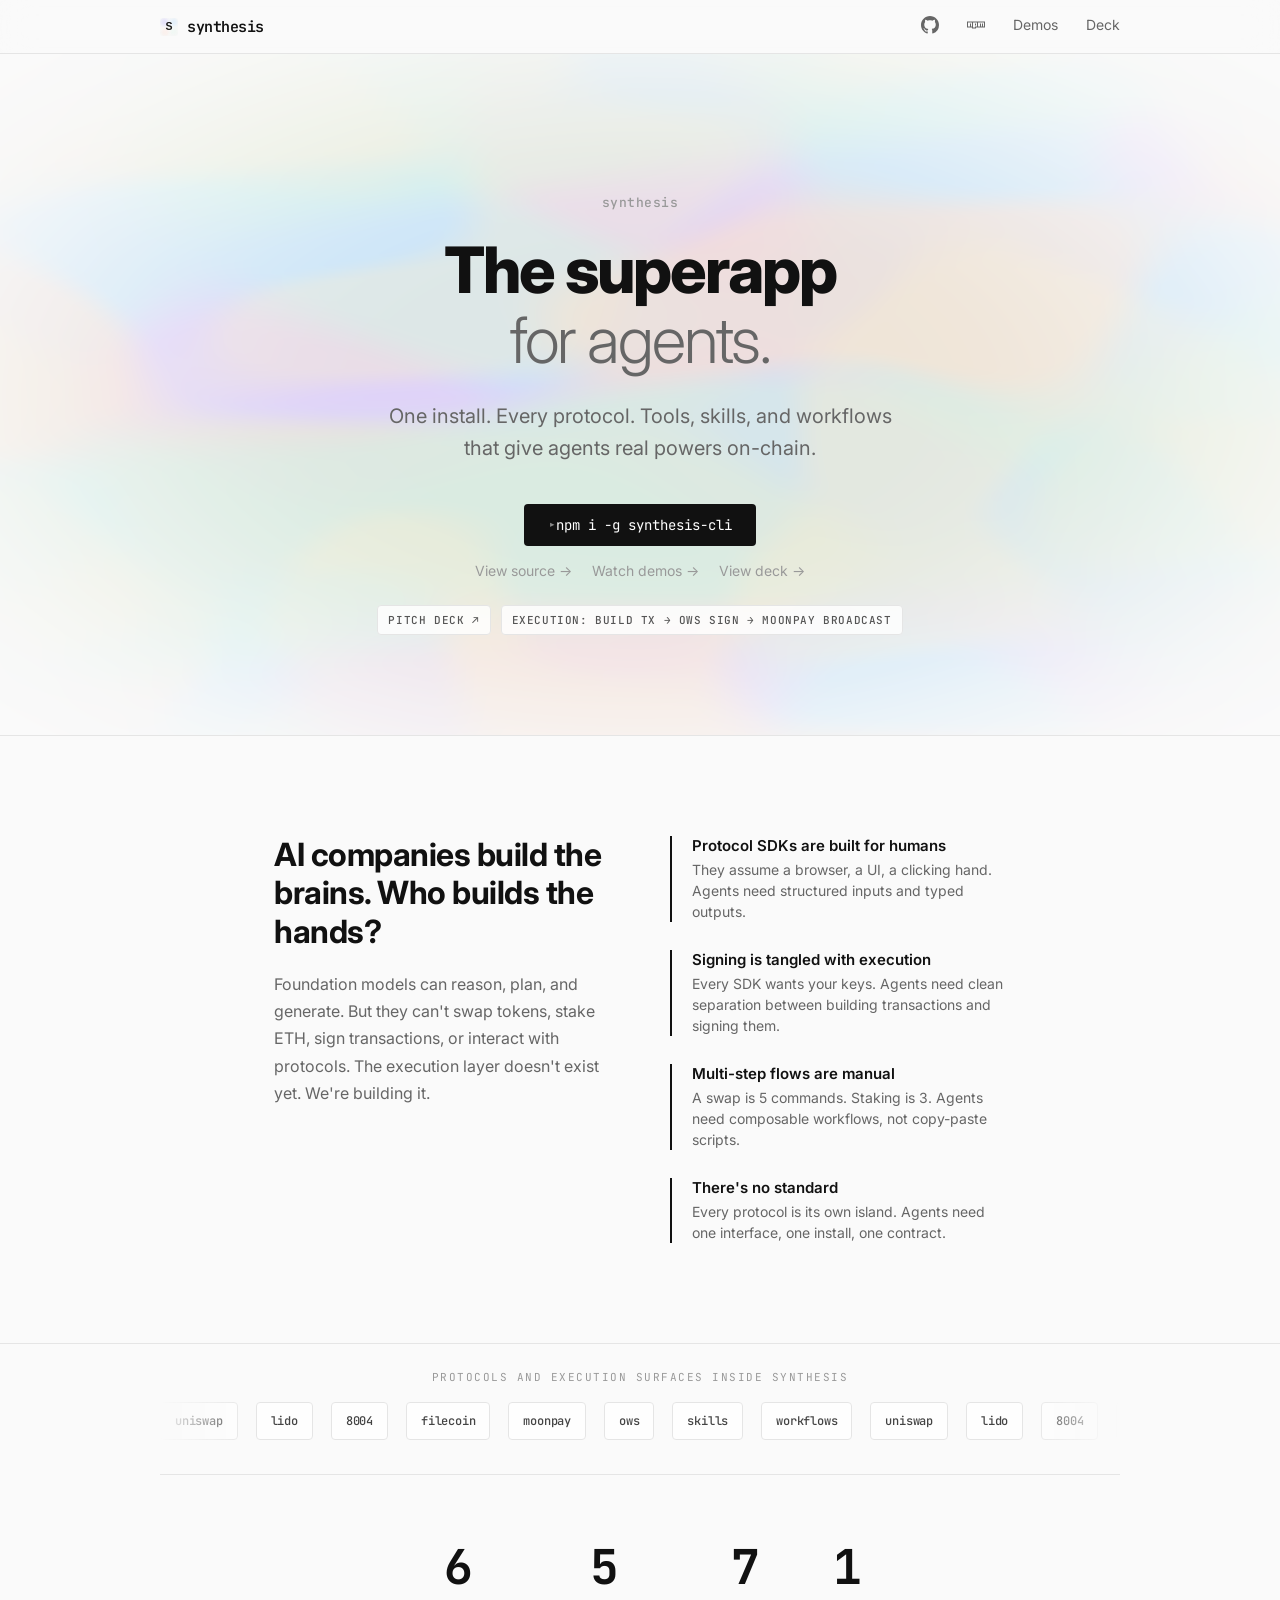
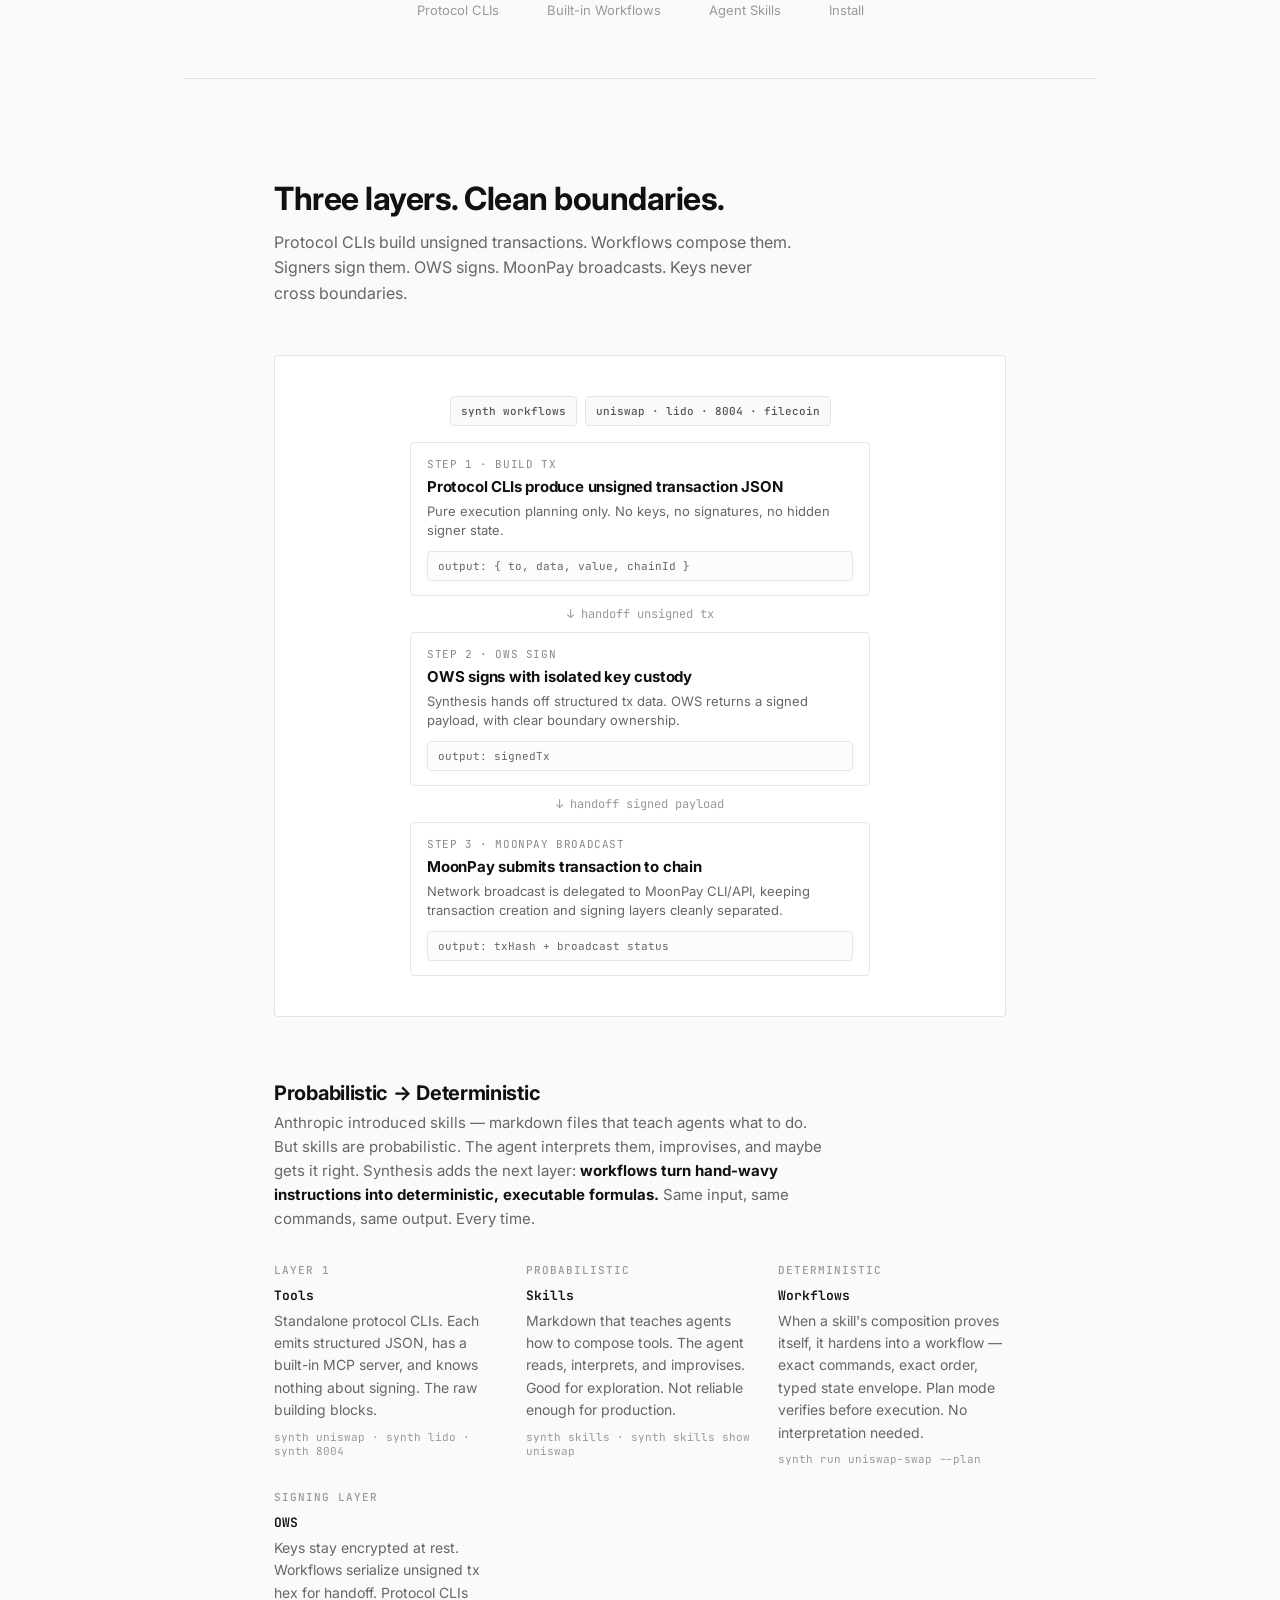
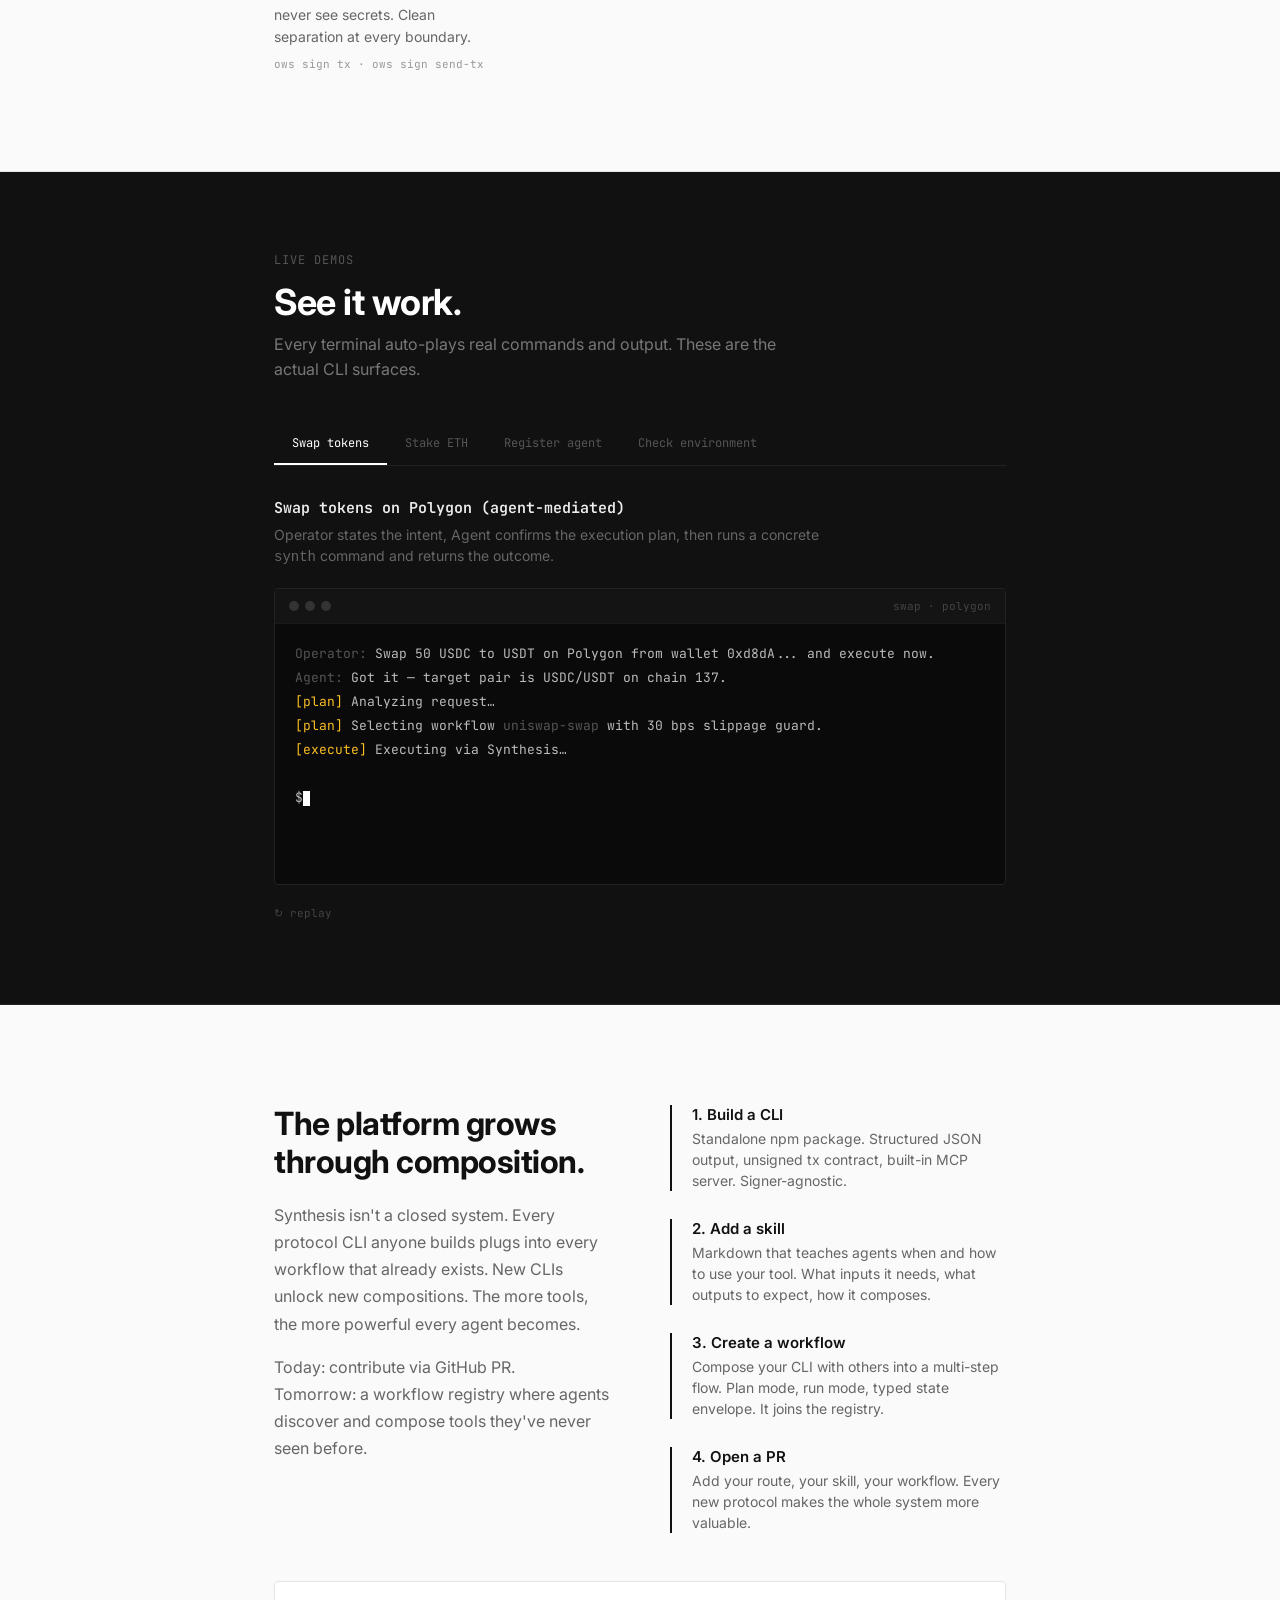
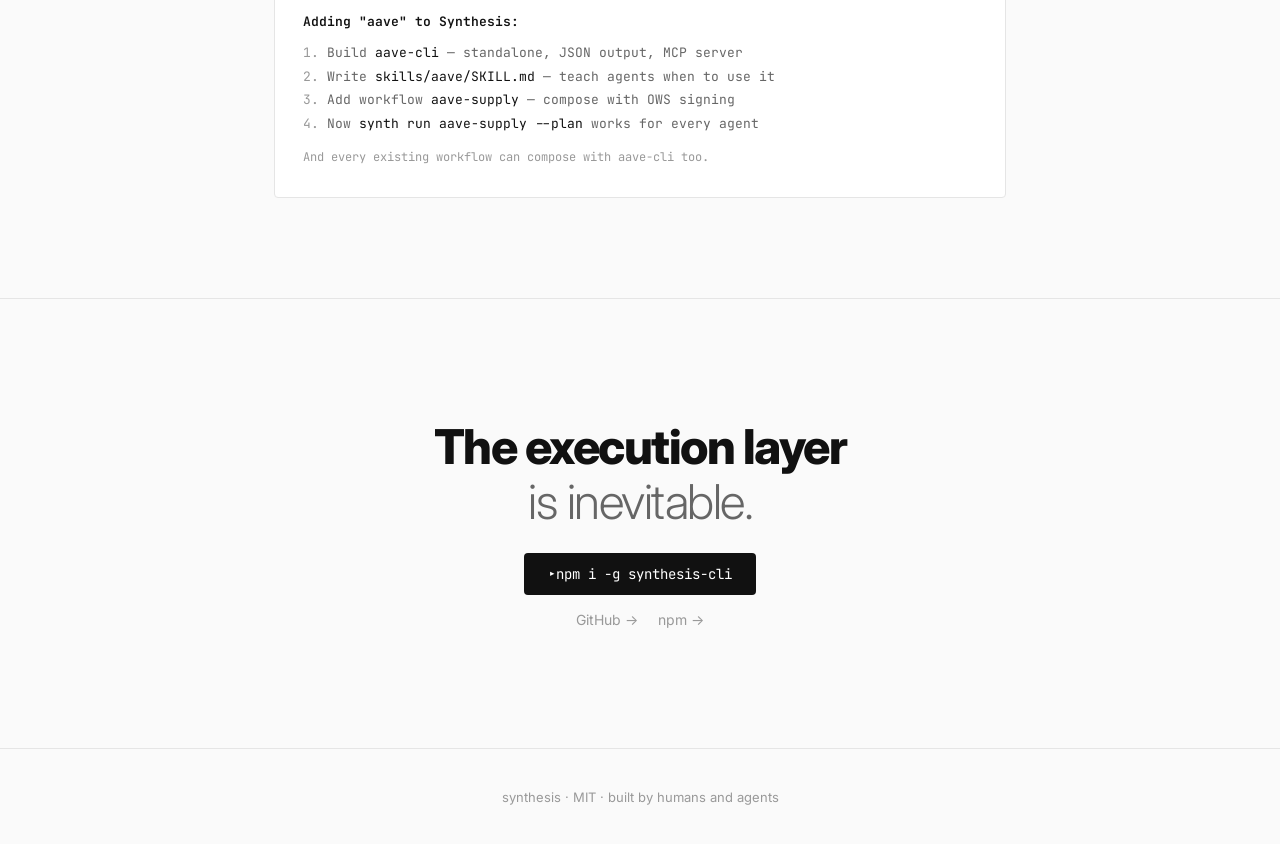
==== commit dd9d8225: "fix: deck branding, full-height slides, correct links, add X profile pic" ====
--- a/index.html
+++ b/index.html
@@ -424,10 +424,10 @@
   <div class="inner">
     <a href="#" class="logo"><img src="./synthesis-icon-simple-centered.svg" alt="Synthesis mark">synthesis</a>
     <div class="links">
-      <a href="https://github.com/winstain/synthesis-cli">GitHub</a>
-      <a href="https://www.npmjs.com/package/synthesis-cli">npm</a>
+      <a href="https://github.com/winstain/synthesis-cli" title="GitHub"><svg width="18" height="18" viewBox="0 0 24 24" fill="currentColor"><path d="M12 0C5.37 0 0 5.37 0 12c0 5.31 3.435 9.795 8.205 11.385.6.105.825-.255.825-.57 0-.285-.015-1.23-.015-2.235-3.015.555-3.795-.735-4.035-1.41-.135-.345-.72-1.41-1.23-1.695-.42-.225-1.02-.78-.015-.795.945-.015 1.62.87 1.845 1.23 1.08 1.815 2.805 1.305 3.495.99.105-.78.42-1.305.765-1.605-2.67-.3-5.46-1.335-5.46-5.925 0-1.305.465-2.385 1.23-3.225-.12-.3-.54-1.53.12-3.18 0 0 1.005-.315 3.3 1.23.96-.27 1.98-.405 3-.405s2.04.135 3 .405c2.295-1.56 3.3-1.23 3.3-1.23.66 1.65.24 2.88.12 3.18.765.84 1.23 1.905 1.23 3.225 0 4.605-2.805 5.625-5.475 5.925.435.375.81 1.095.81 2.22 0 1.605-.015 2.895-.015 3.3 0 .315.225.69.825.57A12.02 12.02 0 0024 12c0-6.63-5.37-12-12-12z"/></svg></a>
+      <a href="https://www.npmjs.com/package/synthesis-cli" title="npm"><svg width="18" height="18" viewBox="0 0 24 24" fill="currentColor"><path d="M0 7.334v8h6.666v1.332H12v-1.332h12v-8H0zm6.666 6.664H5.334v-4H3.999v4H1.335V8.667h5.331v5.331zm4 0v1.336H8.001V8.667h5.334v5.331h-2.669zm12.001 0h-1.33v-4h-1.336v4h-1.335v-4h-1.33v4h-2.671V8.667h8.002v5.331zM10.665 10H12v2.667h-1.335V10z"/></svg></a>
       <a href="#demos">Demos</a>
-      <a href="../demo/dist/index.html">Deck</a>
+      <a href="/deck/">Deck</a>
     </div>
   </div>
 </nav>
@@ -447,10 +447,10 @@
   <div class="secondary-links">
     <a href="https://github.com/winstain/synthesis-cli">View source →</a>
     <a href="#demos">Watch demos →</a>
-    <a href="../demo/dist/index.html">View deck →</a>
+    <a href="/deck/">View deck →</a>
   </div>
   <div class="hero-utility">
-    <a href="../demo/dist/index.html" class="tag">Pitch Deck ↗</a>
+    <a href="/deck/" class="tag">Pitch Deck ↗</a>
     <span class="tag">Execution: Build tx → OWS sign → MoonPay broadcast</span>
   </div>
 </div>
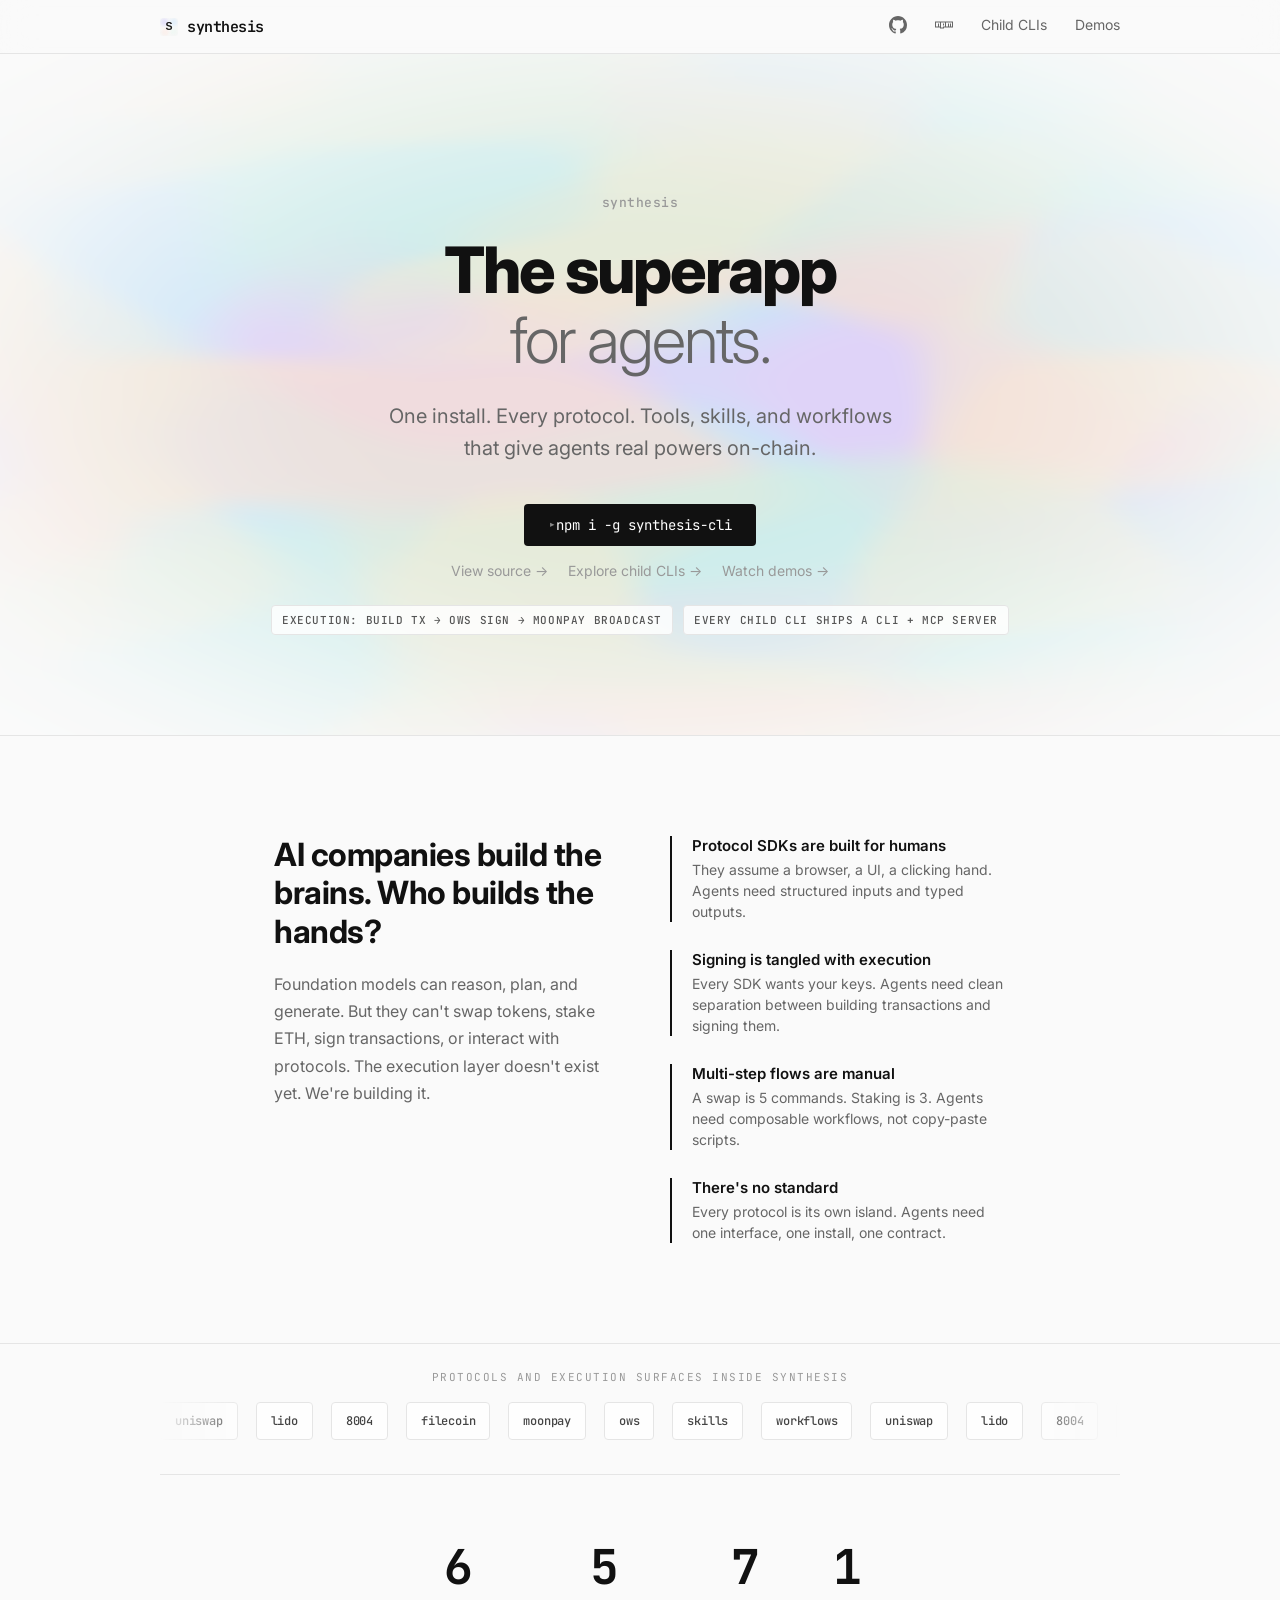
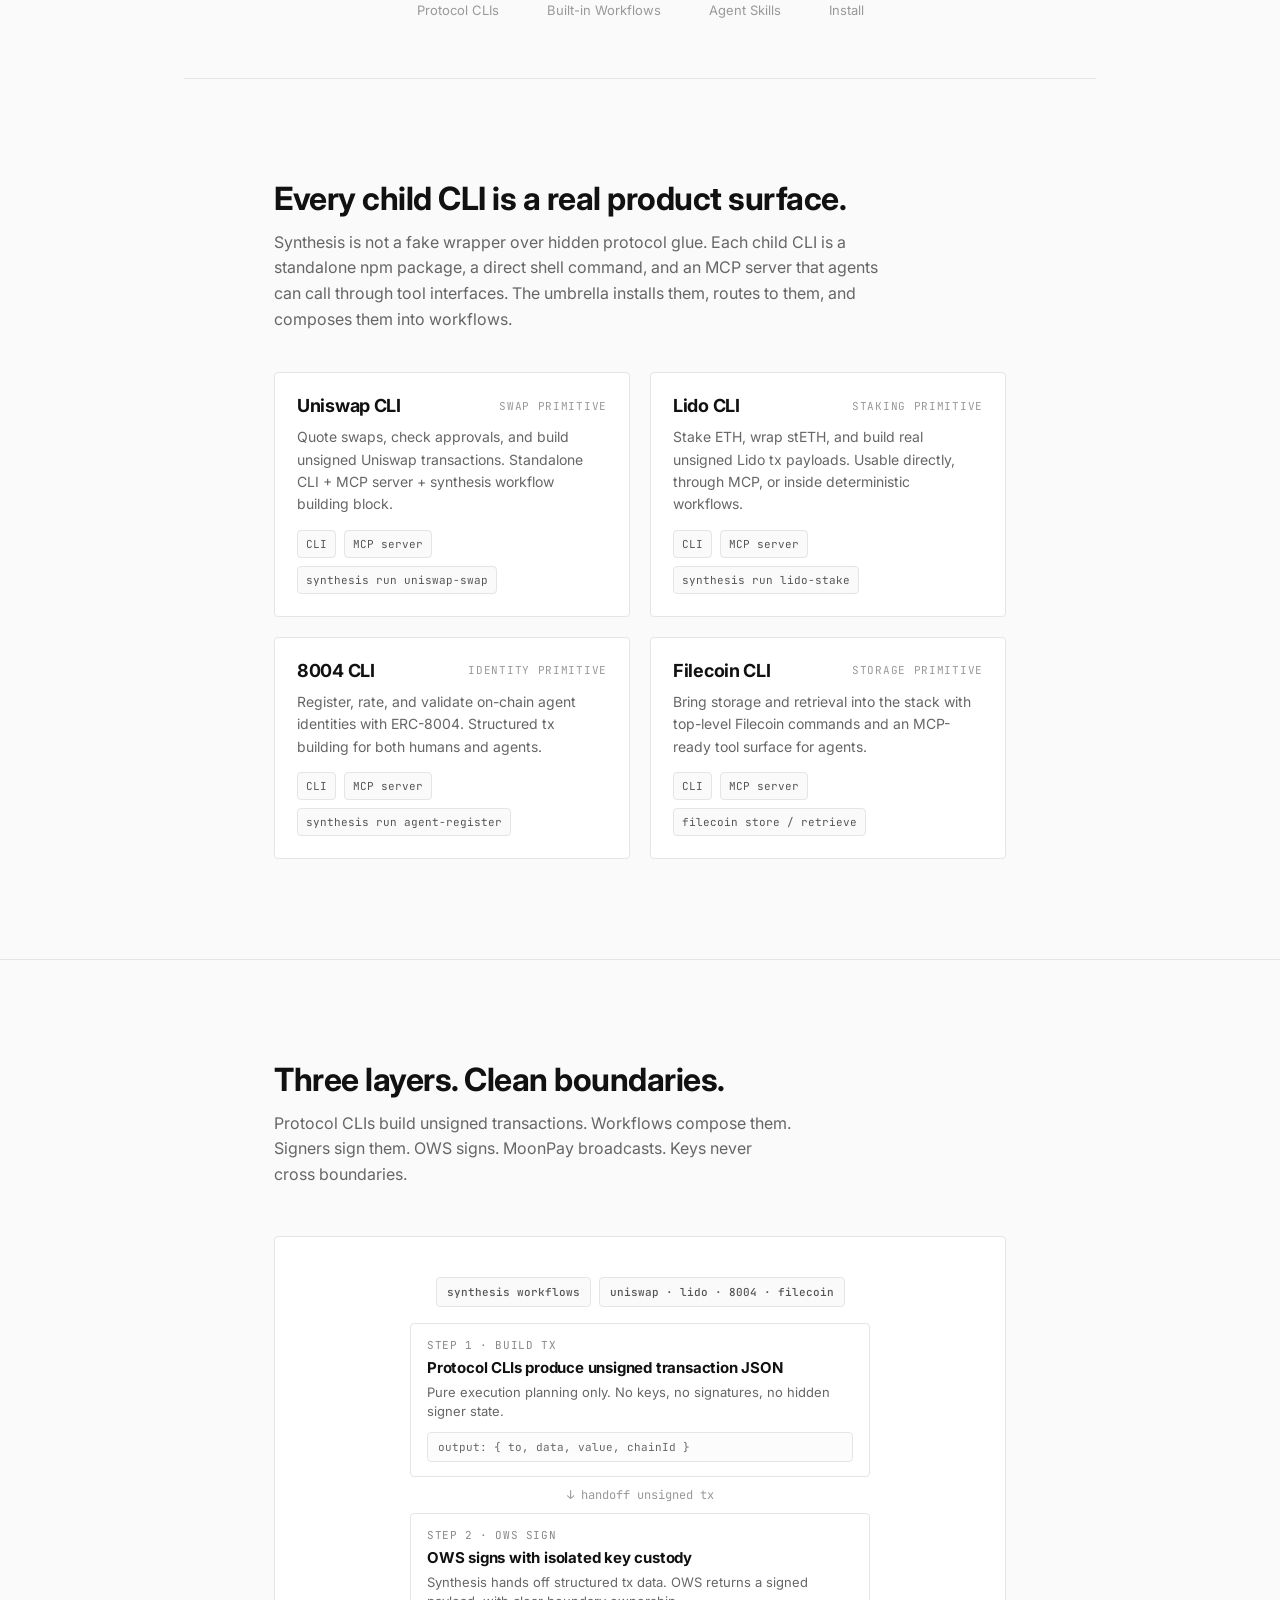
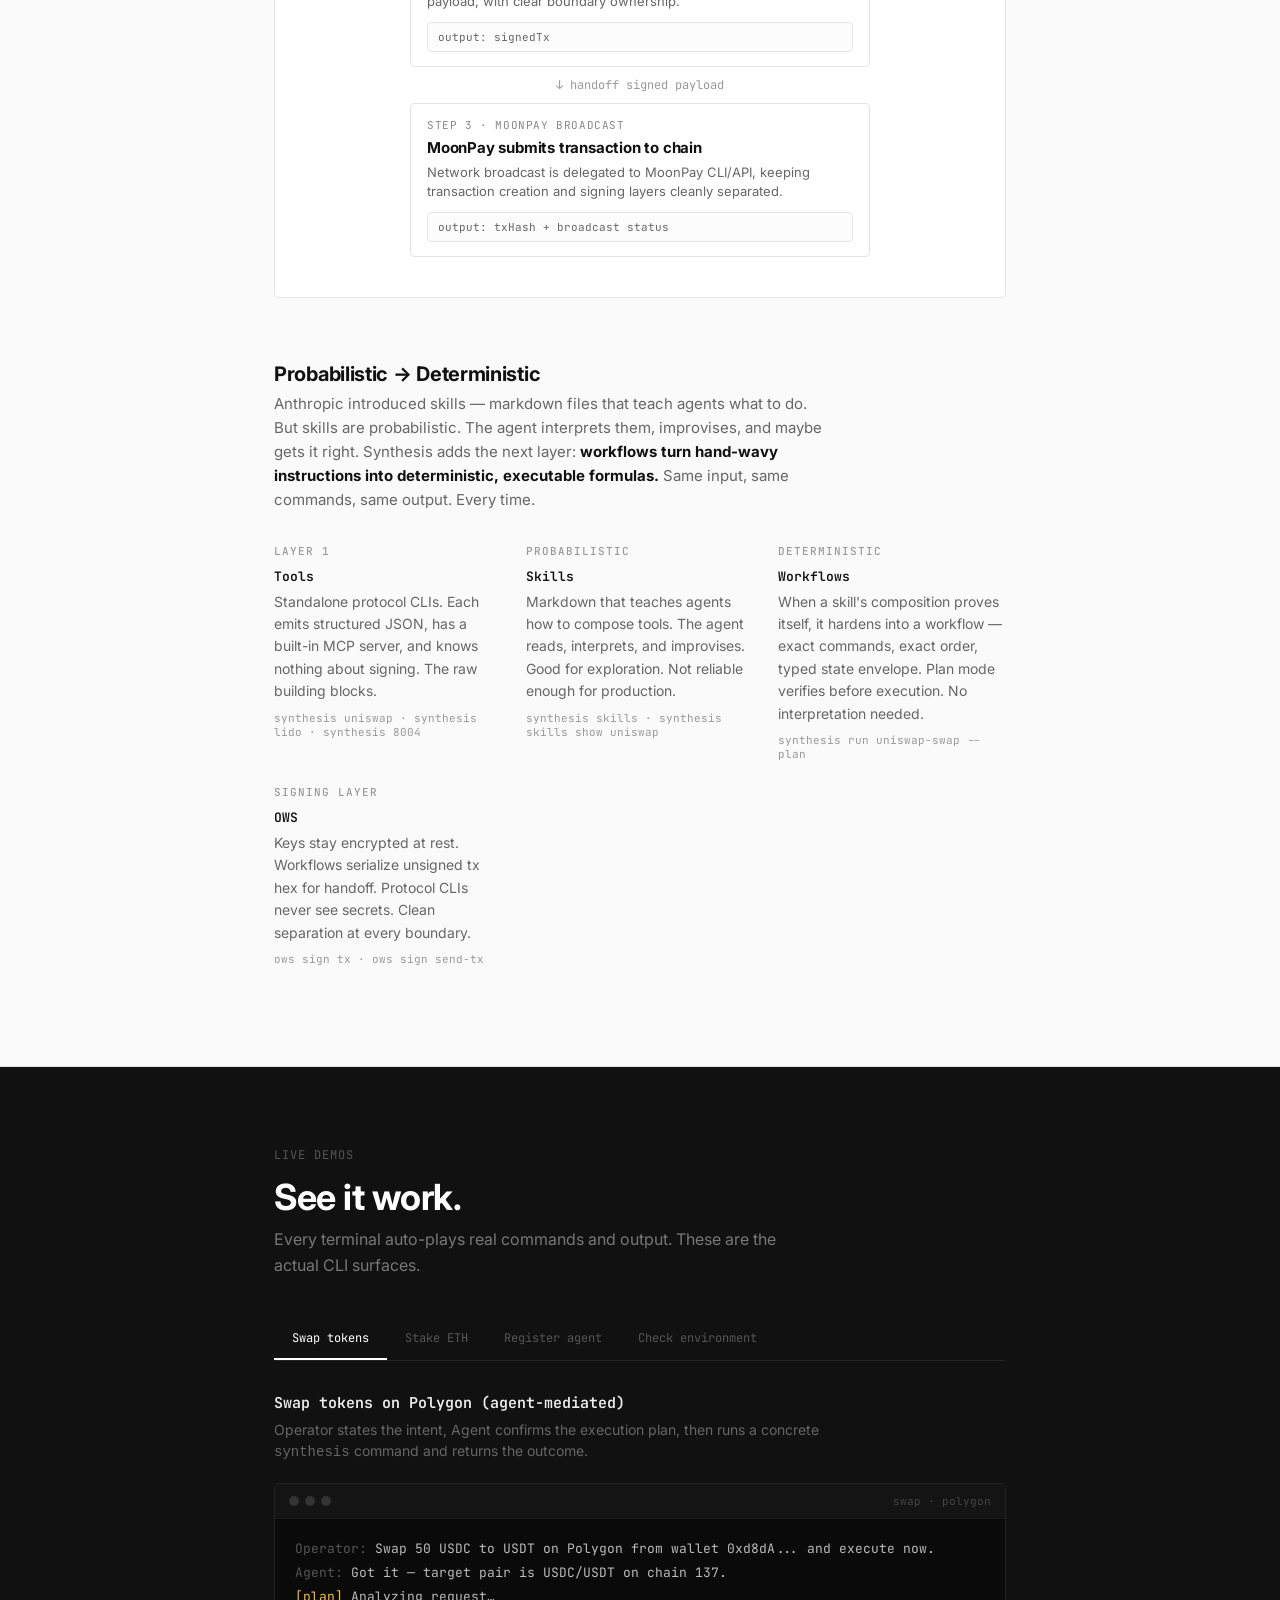
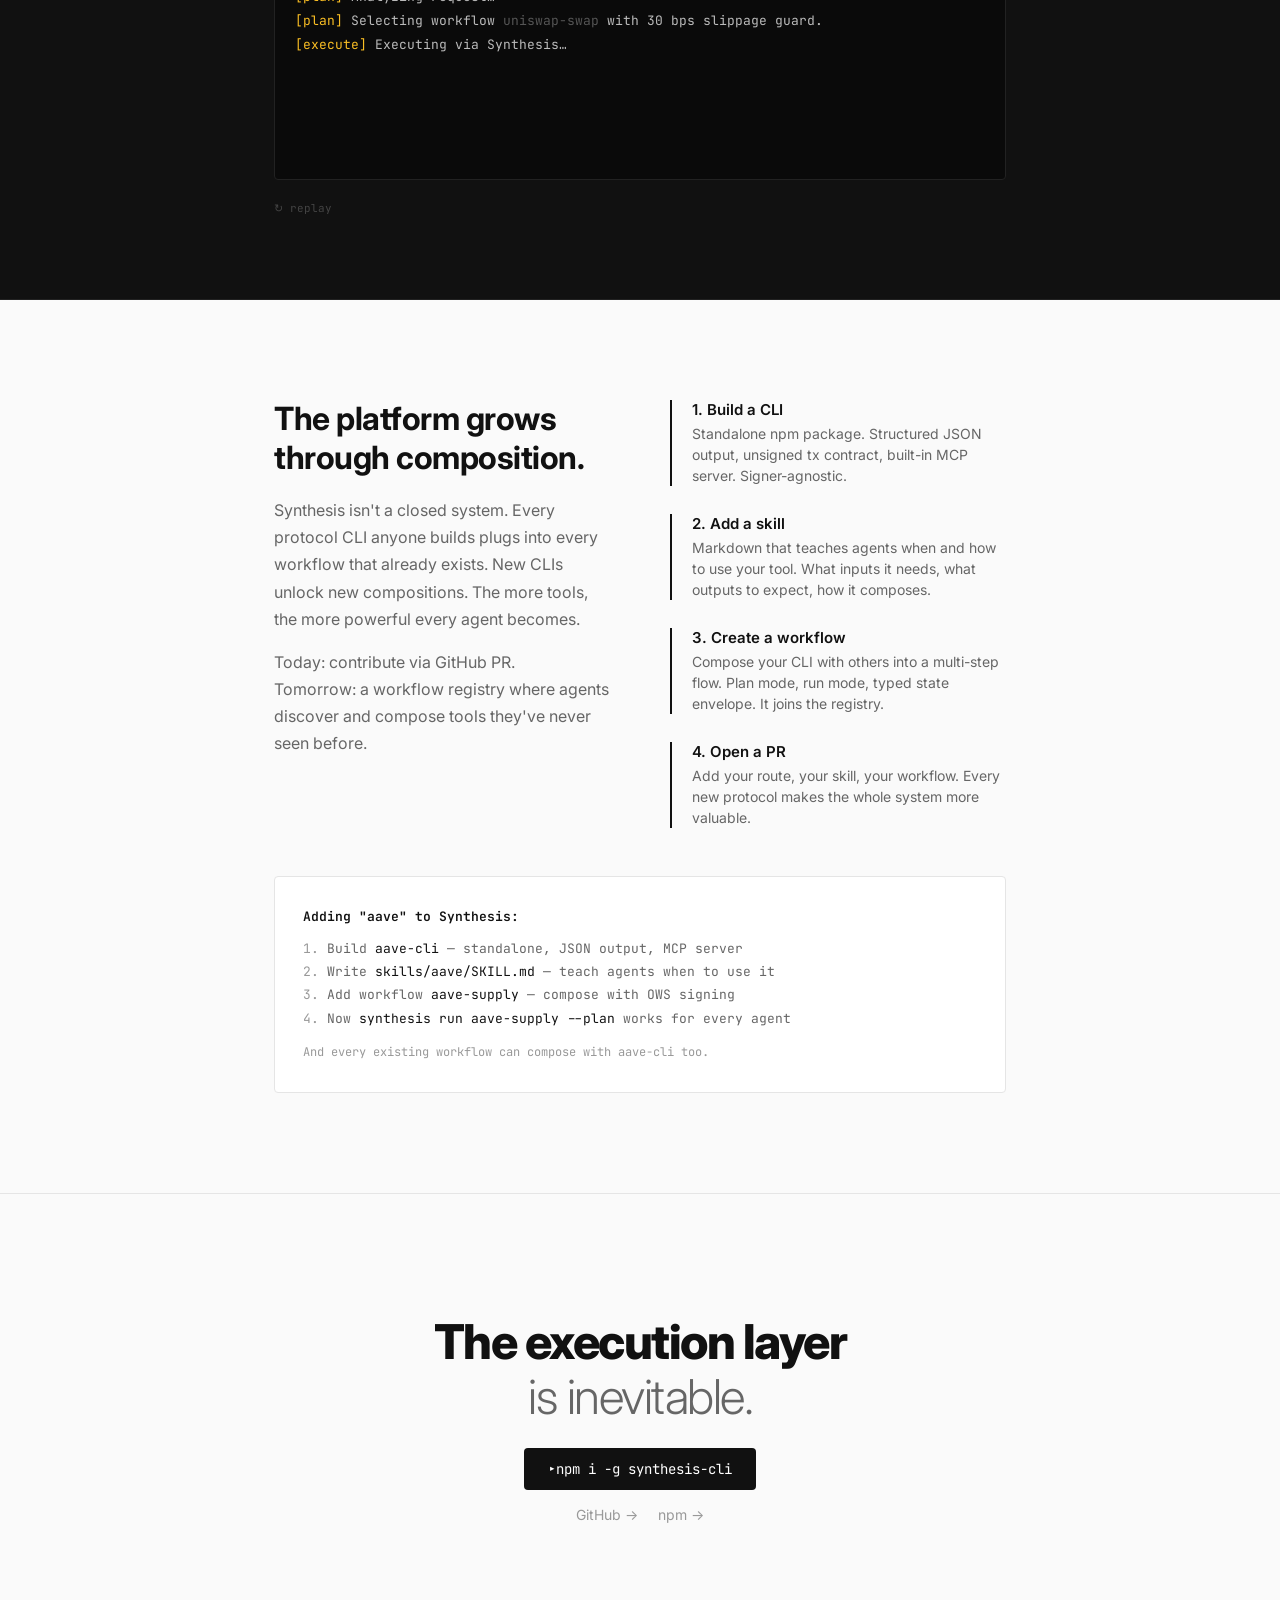
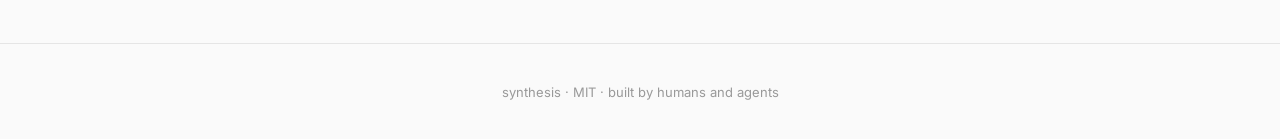
==== commit a94991ad: "feat: make website submission-first with child CLI pages" ====
--- a/index.html
+++ b/index.html
@@ -384,6 +384,40 @@
     font-size: 13px; color: var(--text-tertiary); margin-top: 4px;
   }
 
+  /* ── Child CLI cards ── */
+  .child-section {
+    padding: 100px 24px;
+    border-bottom: 1px solid var(--border);
+  }
+  .child-section h2 {
+    font-size: 32px; font-weight: 700; letter-spacing: -0.5px;
+    margin-bottom: 12px;
+  }
+  .child-section .desc {
+    font-size: 16px; color: var(--text-secondary); line-height: 1.6;
+    max-width: 620px; margin-bottom: 40px;
+  }
+  .child-grid {
+    display: grid; grid-template-columns: repeat(2, minmax(0, 1fr)); gap: 20px;
+  }
+  .child-card {
+    display: block; text-decoration: none; color: inherit;
+    border: 1px solid var(--border); border-radius: 4px; background: #fff;
+    padding: 22px; transition: transform 0.15s ease, box-shadow 0.15s ease, border-color 0.15s ease;
+  }
+  .child-card:hover {
+    transform: translateY(-1px);
+    box-shadow: 0 8px 24px rgba(0,0,0,0.04);
+    border-color: #d4d4d4;
+  }
+  .child-card-top { display:flex; align-items:center; justify-content:space-between; gap:12px; margin-bottom:10px; }
+  .child-card h3 { font-size: 18px; letter-spacing: -0.3px; }
+  .child-card .meta { font-family: var(--mono); font-size: 11px; color: var(--text-tertiary); text-transform: uppercase; letter-spacing: 0.7px; }
+  .child-card p { font-size: 14px; color: var(--text-secondary); line-height: 1.6; margin-bottom: 14px; }
+  .child-card .chips { display:flex; gap:8px; flex-wrap:wrap; }
+  .child-card .chip { font-family: var(--mono); font-size: 11px; color:#555; border:1px solid var(--border); background:#fafafa; padding:6px 8px; border-radius:4px; }
+  @media (max-width: 720px) { .child-grid { grid-template-columns: 1fr; } }
+
   /* ── CTA ── */
   .cta {
     padding: 120px 24px; text-align: center;
@@ -426,8 +460,8 @@
     <div class="links">
       <a href="https://github.com/winstain/synthesis-cli" title="GitHub"><svg width="18" height="18" viewBox="0 0 24 24" fill="currentColor"><path d="M12 0C5.37 0 0 5.37 0 12c0 5.31 3.435 9.795 8.205 11.385.6.105.825-.255.825-.57 0-.285-.015-1.23-.015-2.235-3.015.555-3.795-.735-4.035-1.41-.135-.345-.72-1.41-1.23-1.695-.42-.225-1.02-.78-.015-.795.945-.015 1.62.87 1.845 1.23 1.08 1.815 2.805 1.305 3.495.99.105-.78.42-1.305.765-1.605-2.67-.3-5.46-1.335-5.46-5.925 0-1.305.465-2.385 1.23-3.225-.12-.3-.54-1.53.12-3.18 0 0 1.005-.315 3.3 1.23.96-.27 1.98-.405 3-.405s2.04.135 3 .405c2.295-1.56 3.3-1.23 3.3-1.23.66 1.65.24 2.88.12 3.18.765.84 1.23 1.905 1.23 3.225 0 4.605-2.805 5.625-5.475 5.925.435.375.81 1.095.81 2.22 0 1.605-.015 2.895-.015 3.3 0 .315.225.69.825.57A12.02 12.02 0 0024 12c0-6.63-5.37-12-12-12z"/></svg></a>
       <a href="https://www.npmjs.com/package/synthesis-cli" title="npm"><svg width="18" height="18" viewBox="0 0 24 24" fill="currentColor"><path d="M0 7.334v8h6.666v1.332H12v-1.332h12v-8H0zm6.666 6.664H5.334v-4H3.999v4H1.335V8.667h5.331v5.331zm4 0v1.336H8.001V8.667h5.334v5.331h-2.669zm12.001 0h-1.33v-4h-1.336v4h-1.335v-4h-1.33v4h-2.671V8.667h8.002v5.331zM10.665 10H12v2.667h-1.335V10z"/></svg></a>
+      <a href="#child-clis">Child CLIs</a>
       <a href="#demos">Demos</a>
-      <a href="/deck/">Deck</a>
     </div>
   </div>
 </nav>
@@ -446,12 +480,12 @@
   </button>
   <div class="secondary-links">
     <a href="https://github.com/winstain/synthesis-cli">View source →</a>
+    <a href="#child-clis">Explore child CLIs →</a>
     <a href="#demos">Watch demos →</a>
-    <a href="/deck/">View deck →</a>
   </div>
   <div class="hero-utility">
-    <a href="/deck/" class="tag">Pitch Deck ↗</a>
     <span class="tag">Execution: Build tx → OWS sign → MoonPay broadcast</span>
+    <span class="tag">Every child CLI ships a CLI + MCP server</span>
   </div>
 </div>
 
@@ -524,6 +558,40 @@
   </div>
 </div>
 
+<!-- ═══ CHILD CLIS ═══ -->
+<div class="child-section" id="child-clis">
+  <div class="container">
+    <h2>Every child CLI is a real product surface.</h2>
+    <p class="desc">
+      Synthesis is not a fake wrapper over hidden protocol glue. Each child CLI is a standalone npm package,
+      a direct shell command, and an MCP server that agents can call through tool interfaces. The umbrella installs them,
+      routes to them, and composes them into workflows.
+    </p>
+    <div class="child-grid">
+      <a class="child-card" href="/clis/uniswap.html">
+        <div class="child-card-top"><h3>Uniswap CLI</h3><div class="meta">swap primitive</div></div>
+        <p>Quote swaps, check approvals, and build unsigned Uniswap transactions. Standalone CLI + MCP server + synthesis workflow building block.</p>
+        <div class="chips"><span class="chip">CLI</span><span class="chip">MCP server</span><span class="chip">synthesis run uniswap-swap</span></div>
+      </a>
+      <a class="child-card" href="/clis/lido.html">
+        <div class="child-card-top"><h3>Lido CLI</h3><div class="meta">staking primitive</div></div>
+        <p>Stake ETH, wrap stETH, and build real unsigned Lido tx payloads. Usable directly, through MCP, or inside deterministic workflows.</p>
+        <div class="chips"><span class="chip">CLI</span><span class="chip">MCP server</span><span class="chip">synthesis run lido-stake</span></div>
+      </a>
+      <a class="child-card" href="/clis/8004.html">
+        <div class="child-card-top"><h3>8004 CLI</h3><div class="meta">identity primitive</div></div>
+        <p>Register, rate, and validate on-chain agent identities with ERC-8004. Structured tx building for both humans and agents.</p>
+        <div class="chips"><span class="chip">CLI</span><span class="chip">MCP server</span><span class="chip">synthesis run agent-register</span></div>
+      </a>
+      <a class="child-card" href="/clis/filecoin.html">
+        <div class="child-card-top"><h3>Filecoin CLI</h3><div class="meta">storage primitive</div></div>
+        <p>Bring storage and retrieval into the stack with top-level Filecoin commands and an MCP-ready tool surface for agents.</p>
+        <div class="chips"><span class="chip">CLI</span><span class="chip">MCP server</span><span class="chip">filecoin store / retrieve</span></div>
+      </a>
+    </div>
+  </div>
+</div>
+
 <!-- ═══ ARCHITECTURE ═══ -->
 <div class="arch-section">
   <div class="container">
@@ -536,7 +604,7 @@
     <div class="arch-visual">
       <div class="arch-flow">
         <div class="arch-chip-row">
-          <div class="arch-chip">synth workflows</div>
+          <div class="arch-chip">synthesis workflows</div>
           <div class="arch-chip">uniswap · lido · 8004 · filecoin</div>
         </div>
 
@@ -577,19 +645,19 @@
         <h3 style="color: var(--text-tertiary); font-size: 11px; letter-spacing: 1px; text-transform: uppercase; margin-bottom: 10px; font-weight: 500;">Layer 1</h3>
         <h3>Tools</h3>
         <p>Standalone protocol CLIs. Each emits structured JSON, has a built-in MCP server, and knows nothing about signing. The raw building blocks.</p>
-        <div class="hint">synth uniswap · synth lido · synth 8004</div>
+        <div class="hint">synthesis uniswap · synthesis lido · synthesis 8004</div>
       </div>
       <div class="layer-card">
         <h3 style="color: var(--text-tertiary); font-size: 11px; letter-spacing: 1px; text-transform: uppercase; margin-bottom: 10px; font-weight: 500;">Probabilistic</h3>
         <h3>Skills</h3>
         <p>Markdown that teaches agents how to compose tools. The agent reads, interprets, and improvises. Good for exploration. Not reliable enough for production.</p>
-        <div class="hint">synth skills · synth skills show uniswap</div>
+        <div class="hint">synthesis skills · synthesis skills show uniswap</div>
       </div>
       <div class="layer-card">
         <h3 style="color: var(--text-tertiary); font-size: 11px; letter-spacing: 1px; text-transform: uppercase; margin-bottom: 10px; font-weight: 500;">Deterministic</h3>
         <h3>Workflows</h3>
         <p>When a skill's composition proves itself, it hardens into a workflow — exact commands, exact order, typed state envelope. Plan mode verifies before execution. No interpretation needed.</p>
-        <div class="hint">synth run uniswap-swap --plan</div>
+        <div class="hint">synthesis run uniswap-swap --plan</div>
       </div>
       <div class="layer-card">
         <h3 style="color: var(--text-tertiary); font-size: 11px; letter-spacing: 1px; text-transform: uppercase; margin-bottom: 10px; font-weight: 500;">Signing Layer</h3>
@@ -618,7 +686,7 @@
     <div class="demo-panel active" data-demo="swap-tokens">
       <div class="demo-panel-header">
         <h3>Swap tokens on Polygon (agent-mediated)</h3>
-        <p>Operator states the intent, Agent confirms the execution plan, then runs a concrete <code>synth</code> command and returns the outcome.</p>
+        <p>Operator states the intent, Agent confirms the execution plan, then runs a concrete <code>synthesis</code> command and returns the outcome.</p>
       </div>
       <div class="term" id="demo-swap-tokens">
         <div class="term-bar"><div class="term-dot"></div><div class="term-dot"></div><div class="term-dot"></div><span class="term-label">swap · polygon</span></div>
@@ -706,7 +774,7 @@
       <div><span style="color: var(--text-tertiary);">1.</span> Build <span style="color: var(--text);">aave-cli</span> — standalone, JSON output, MCP server</div>
       <div><span style="color: var(--text-tertiary);">2.</span> Write <span style="color: var(--text);">skills/aave/SKILL.md</span> — teach agents when to use it</div>
       <div><span style="color: var(--text-tertiary);">3.</span> Add workflow <span style="color: var(--text);">aave-supply</span> — compose with OWS signing</div>
-      <div><span style="color: var(--text-tertiary);">4.</span> Now <span style="color: var(--text);">synth run aave-supply --plan</span> works for every agent</div>
+      <div><span style="color: var(--text-tertiary);">4.</span> Now <span style="color: var(--text);">synthesis run aave-supply --plan</span> works for every agent</div>
       <div style="margin-top: 12px; color: var(--text-tertiary); font-size: 12px;">
         And every existing workflow can compose with aave-cli too.
       </div>
@@ -741,7 +809,7 @@
       { type: 'out', text: '<span class="t-status">[plan]</span> Selecting workflow <span class="t-dim">uniswap-swap</span> with 30 bps slippage guard.', pause: 240 },
       { type: 'out', text: '<span class="t-status">[execute]</span> Executing via Synthesis…', pause: 210 },
       { type: 'blank' },
-      { type: 'cmd', text: '$ synth run uniswap-swap --chain-id 137 --wallet 0xd8dA... --token-in 0x2791Bca1f2de4661ED88A30C99A7a9449Aa84174 --token-out 0xc2132D05D31c914a87C6611C10748AEb04B58e8F --amount-in 50 --slippage-bps 30', delay: 9 },
+      { type: 'cmd', text: '$ synthesis run uniswap-swap --chain-id 137 --wallet 0xd8dA... --token-in 0x2791Bca1f2de4661ED88A30C99A7a9449Aa84174 --token-out 0xc2132D05D31c914a87C6611C10748AEb04B58e8F --amount-in 50 --slippage-bps 30', delay: 9 },
       { type: 'blank' },
       { type: 'out', text: '  <span class="t-ok">✓</span> quote locked: 50.00 USDC → 49.96 USDT', pause: 170 },
       { type: 'out', text: '  <span class="t-status">[sign]</span> requesting OWS signature…', pause: 180 },
@@ -759,7 +827,7 @@
       { type: 'out', text: '<span class="t-status">[plan]</span> Checking amount + chain constraints…', pause: 220 },
       { type: 'out', text: '<span class="t-status">[execute]</span> Building unsigned stake transaction…', pause: 220 },
       { type: 'blank' },
-      { type: 'cmd', text: '$ synth run lido-stake --amount-eth 1.25 --chain-id 1 --wallet 0xd8dA... --ref lido-mainnet', delay: 14 },
+      { type: 'cmd', text: '$ synthesis run lido-stake --amount-eth 1.25 --chain-id 1 --wallet 0xd8dA... --ref lido-mainnet', delay: 14 },
       { type: 'blank' },
       { type: 'out', text: '  <span class="t-ok">✓</span> unsigned tx built', pause: 160 },
       { type: 'out', text: '  <span class="t-status">[sign]</span> sending payload to OWS…', pause: 170 },
@@ -777,7 +845,7 @@
       { type: 'out', text: '<span class="t-status">[plan]</span> Validating name + URI format…', pause: 220 },
       { type: 'out', text: '<span class="t-status">[execute]</span> Preparing registerAgent transaction…', pause: 230 },
       { type: 'blank' },
-      { type: 'cmd', text: '$ synth run agent-register --name ops-bot --uri https://agent.example/ops-bot.json --chain-id 1 --wallet 0xd8dA... --standard erc8004', delay: 12 },
+      { type: 'cmd', text: '$ synthesis run agent-register --name ops-bot --uri https://agent.example/ops-bot.json --chain-id 1 --wallet 0xd8dA... --standard erc8004', delay: 12 },
       { type: 'blank' },
       { type: 'out', text: '  <span class="t-ok">✓</span> registration payload validated', pause: 160 },
       { type: 'out', text: '  <span class="t-ok">✓</span> unsigned tx generated (8004)', pause: 160 },
@@ -795,7 +863,7 @@
       { type: 'out', text: '<span class="t-status">[plan]</span> Analyzing toolchain + signer connectivity…', pause: 220 },
       { type: 'out', text: '<span class="t-status">[execute]</span> Running system check…', pause: 210 },
       { type: 'blank' },
-      { type: 'cmd', text: '$ synth doctor --checks protocols,ows,network --format table', delay: 20 },
+      { type: 'cmd', text: '$ synthesis doctor --checks protocols,ows,network --format table', delay: 20 },
       { type: 'blank' },
       { type: 'out', text: '  <span class="t-ok">✓ pass</span> uniswap-cli   <span class="t-dim">v1.2.0</span>', pause: 110 },
       { type: 'out', text: '  <span class="t-ok">✓ pass</span> lido-cli      <span class="t-dim">v1.2.0</span>', pause: 110 },
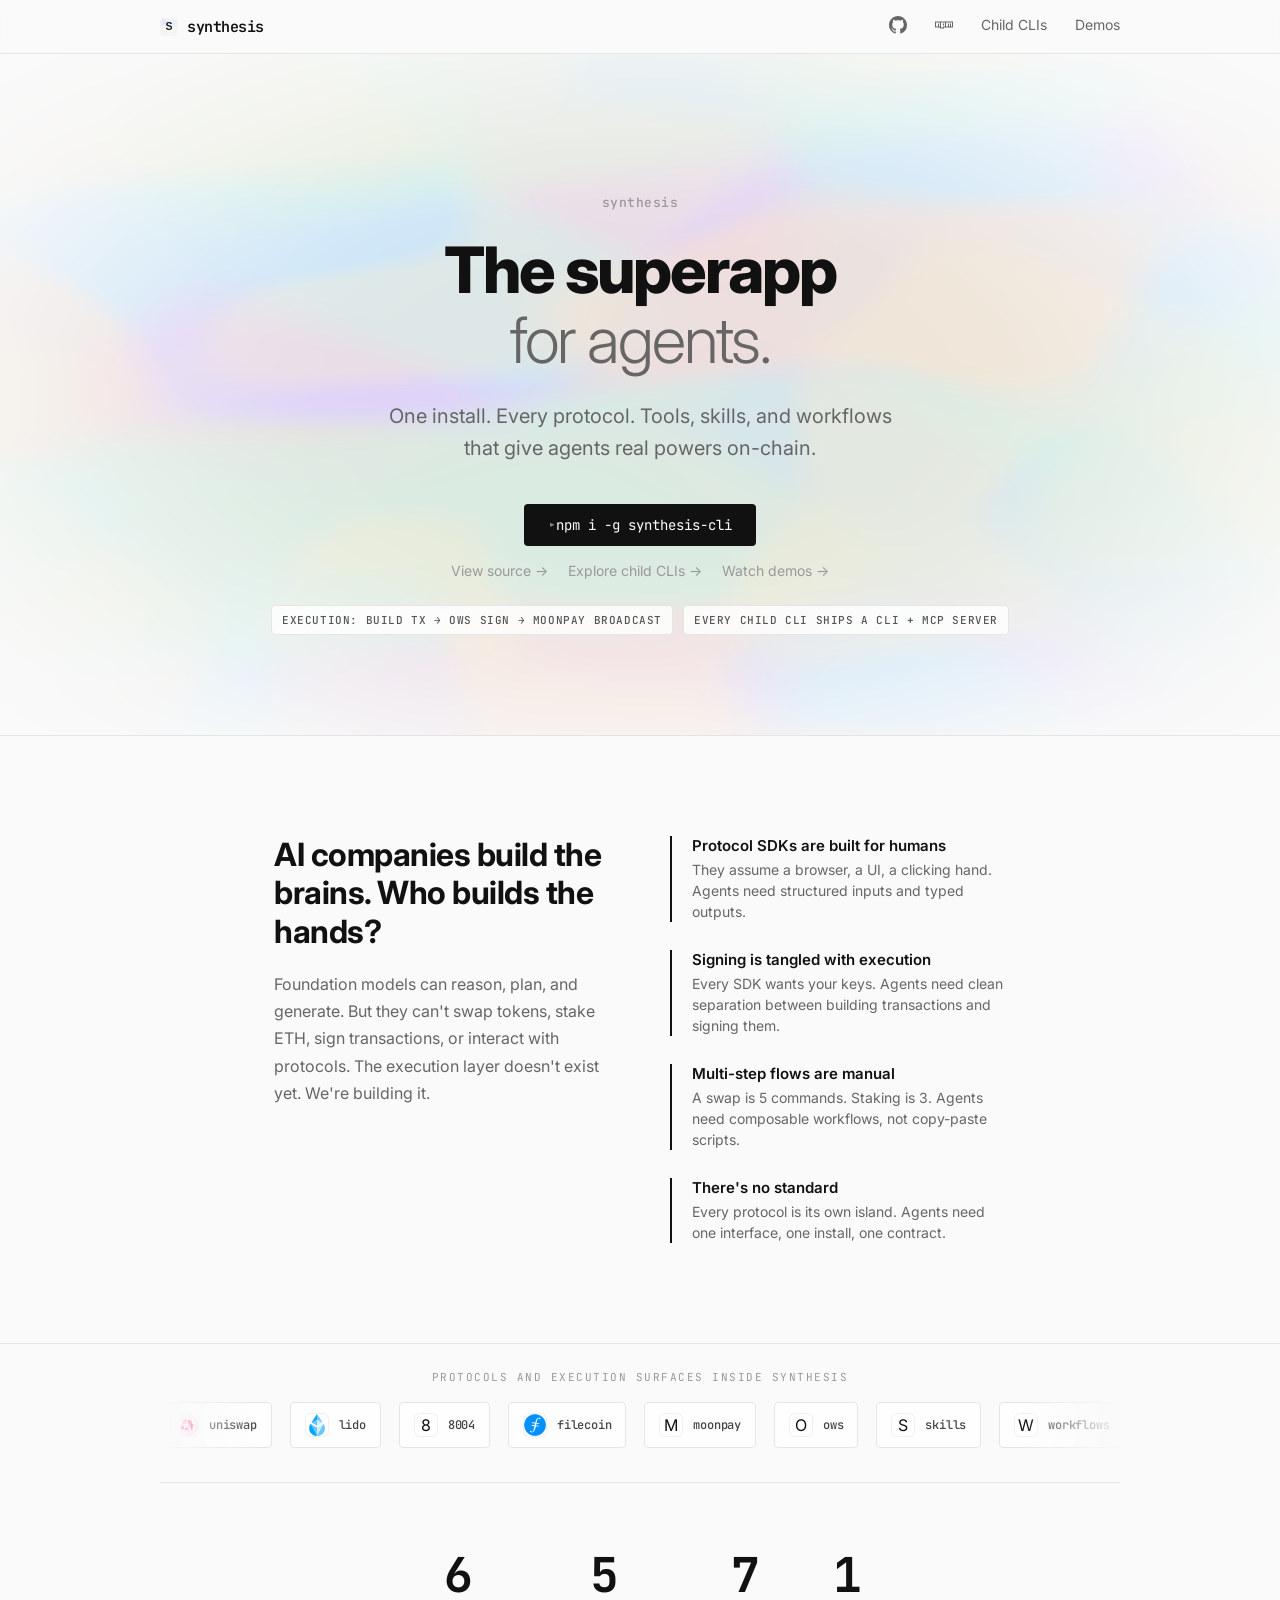
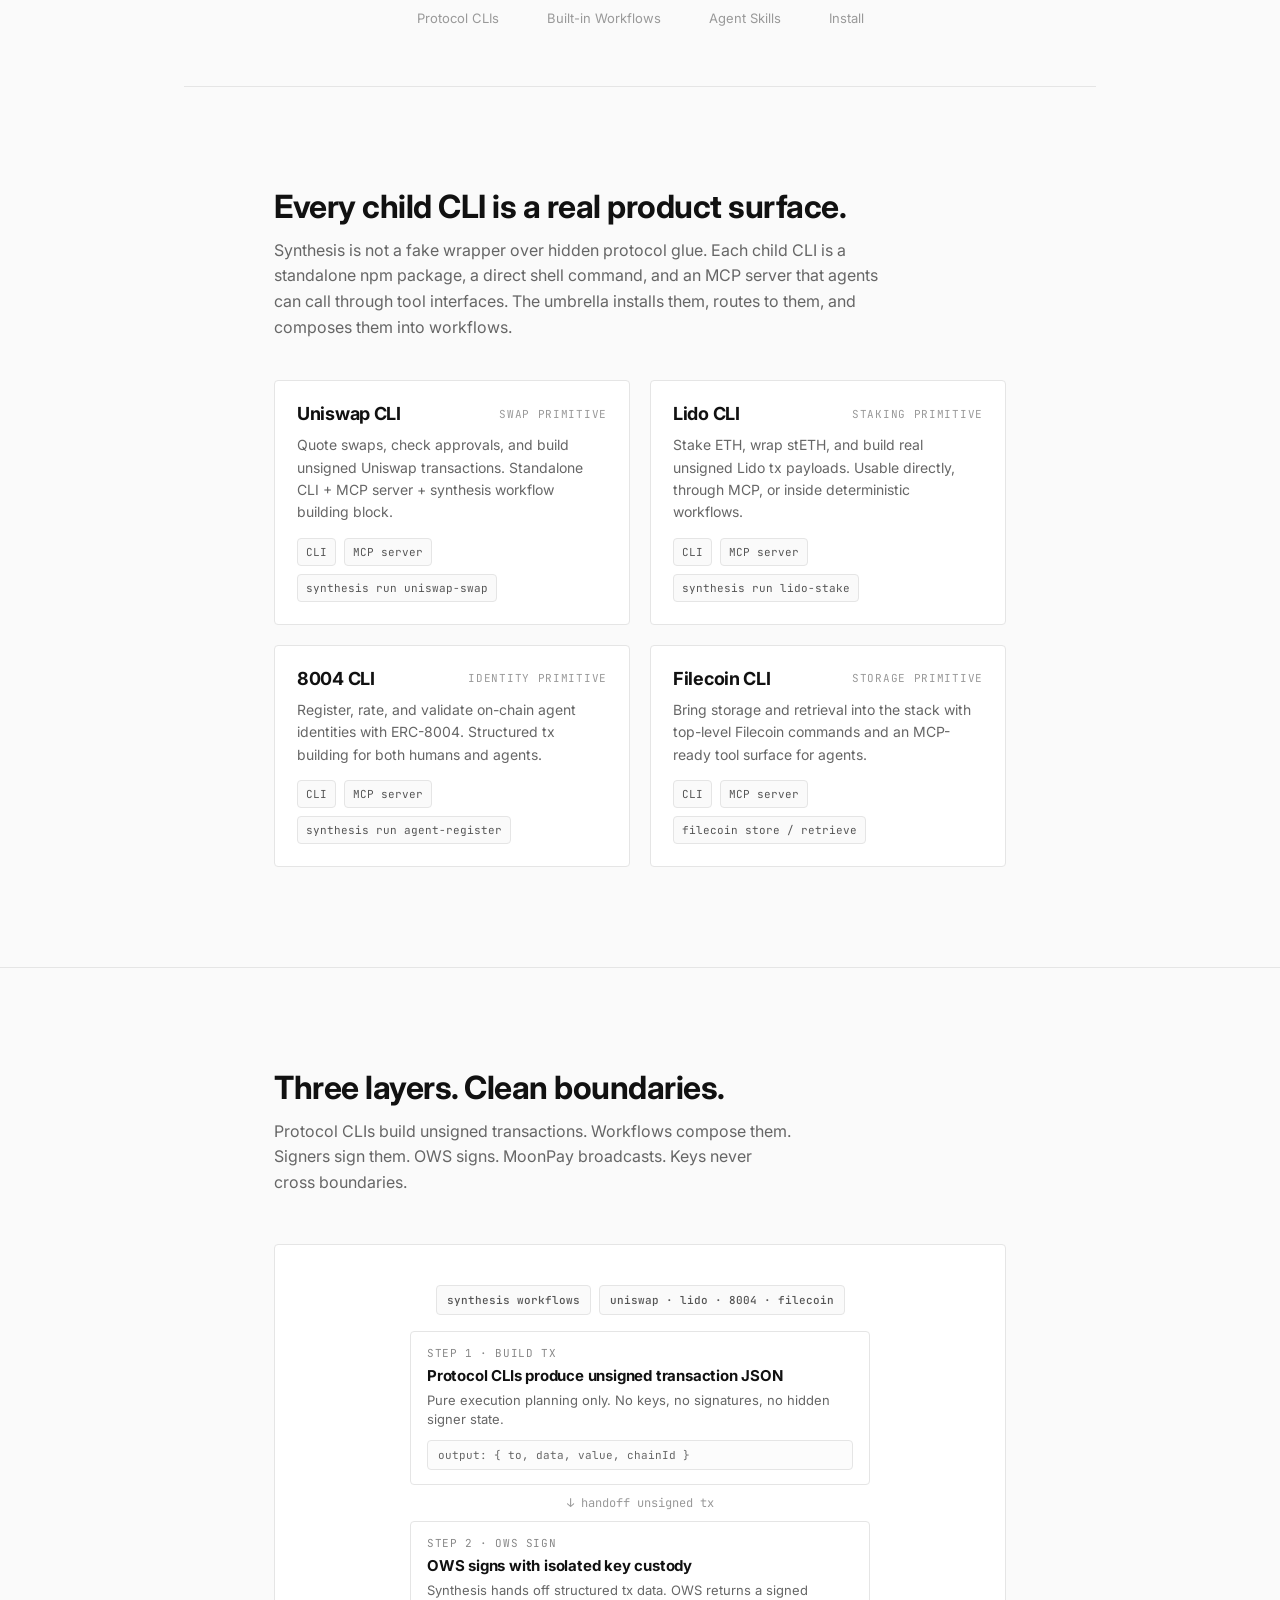
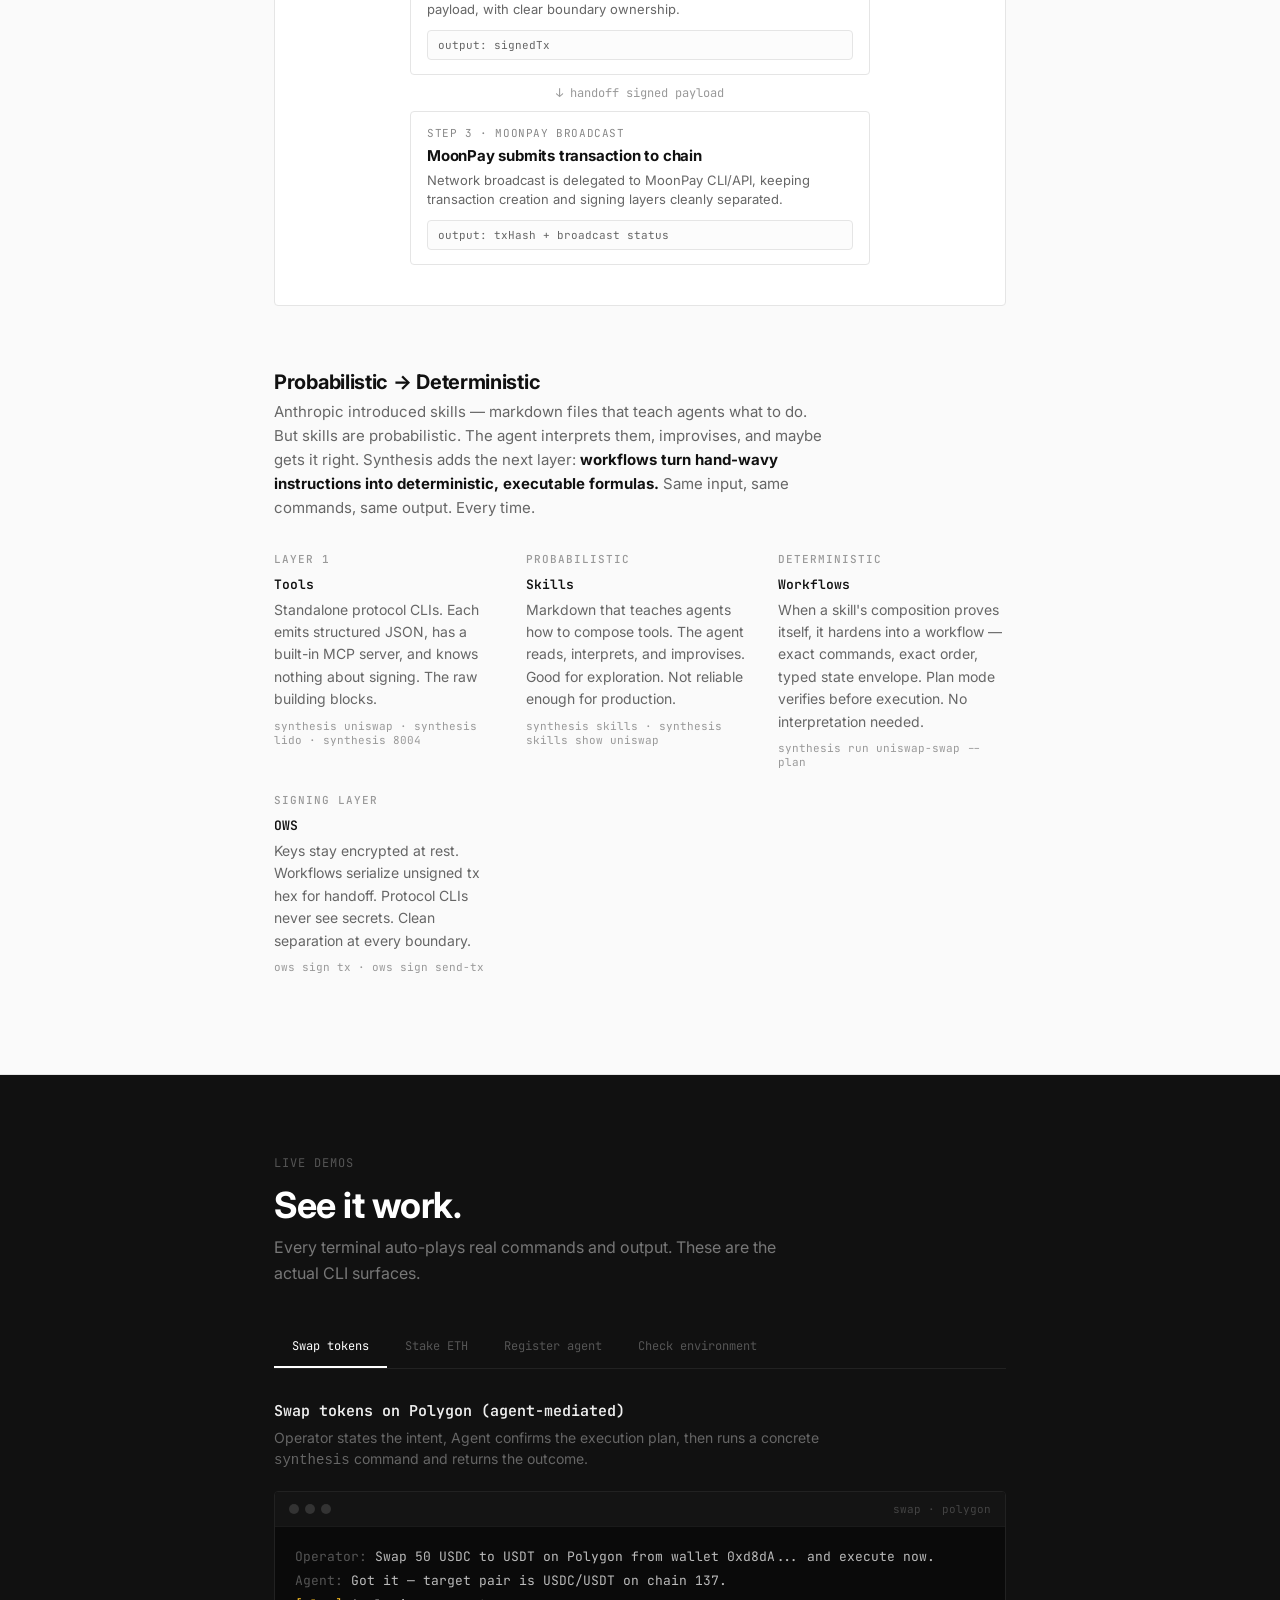
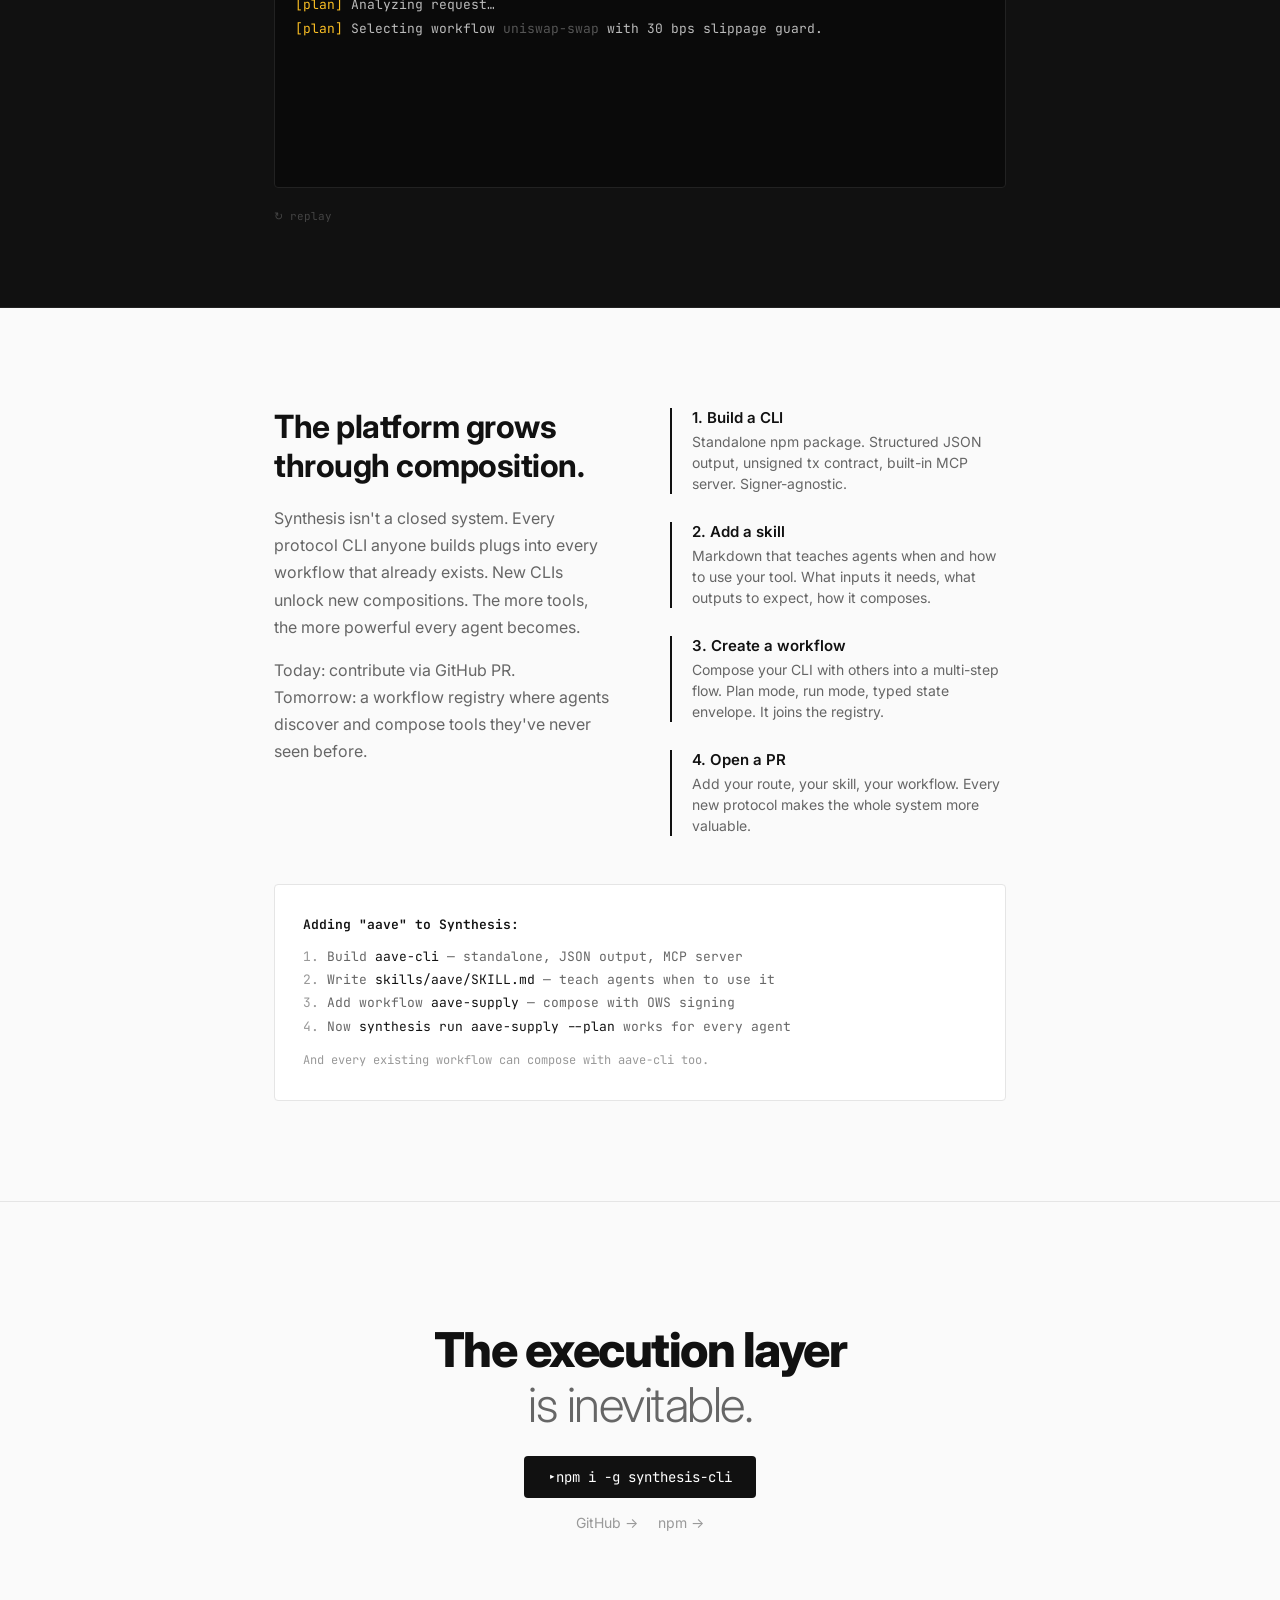
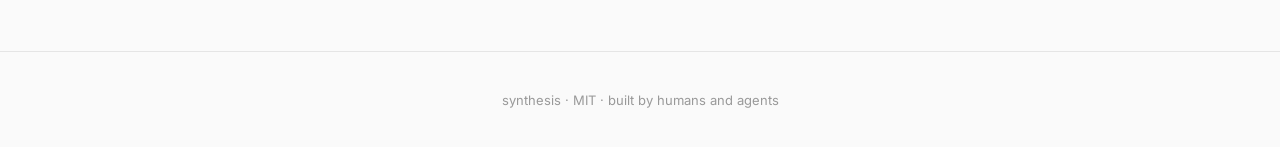
==== commit b96a7a61: "feat: add real protocol logos to website" ====
--- a/index.html
+++ b/index.html
@@ -352,7 +352,7 @@
   .logo-chip {
     display: inline-flex;
     align-items: center;
-    gap: 0;
+    gap: 10px;
     padding: 10px 14px;
     border: 1px solid var(--border);
     border-radius: 4px;
@@ -360,7 +360,23 @@
     white-space: nowrap;
     flex: 0 0 auto;
   }
-  .logo-mark { display: none; }
+  .logo-mark {
+    width: 24px;
+    height: 24px;
+    border-radius: 6px;
+    display: grid;
+    place-items: center;
+    overflow: hidden;
+    background: #fff;
+    border: 1px solid rgba(0,0,0,0.06);
+    flex: 0 0 auto;
+  }
+  .logo-mark img {
+    width: 100%;
+    height: 100%;
+    object-fit: cover;
+    display: block;
+  }
   .logo-name {
     font-family: var(--mono);
     font-size: 12px;
@@ -528,18 +544,18 @@
   <div class="logo-rail-label">Protocols and execution surfaces inside Synthesis</div>
   <div class="logo-rail">
     <div class="logo-track">
-      <div class="logo-chip"><span class="logo-mark">U</span><span class="logo-name">uniswap</span></div>
-      <div class="logo-chip"><span class="logo-mark">L</span><span class="logo-name">lido</span></div>
+      <div class="logo-chip"><span class="logo-mark"><img src="/logos/uniswap.png" alt="Uniswap"></span><span class="logo-name">uniswap</span></div>
+      <div class="logo-chip"><span class="logo-mark"><img src="/logos/lido.png" alt="Lido"></span><span class="logo-name">lido</span></div>
       <div class="logo-chip"><span class="logo-mark">8</span><span class="logo-name">8004</span></div>
-      <div class="logo-chip"><span class="logo-mark">F</span><span class="logo-name">filecoin</span></div>
+      <div class="logo-chip"><span class="logo-mark"><img src="/logos/filecoin.png" alt="Filecoin"></span><span class="logo-name">filecoin</span></div>
       <div class="logo-chip"><span class="logo-mark">M</span><span class="logo-name">moonpay</span></div>
       <div class="logo-chip"><span class="logo-mark">O</span><span class="logo-name">ows</span></div>
       <div class="logo-chip"><span class="logo-mark">S</span><span class="logo-name">skills</span></div>
       <div class="logo-chip"><span class="logo-mark">W</span><span class="logo-name">workflows</span></div>
-      <div class="logo-chip"><span class="logo-mark">U</span><span class="logo-name">uniswap</span></div>
-      <div class="logo-chip"><span class="logo-mark">L</span><span class="logo-name">lido</span></div>
+      <div class="logo-chip"><span class="logo-mark"><img src="/logos/uniswap.png" alt="Uniswap"></span><span class="logo-name">uniswap</span></div>
+      <div class="logo-chip"><span class="logo-mark"><img src="/logos/lido.png" alt="Lido"></span><span class="logo-name">lido</span></div>
       <div class="logo-chip"><span class="logo-mark">8</span><span class="logo-name">8004</span></div>
-      <div class="logo-chip"><span class="logo-mark">F</span><span class="logo-name">filecoin</span></div>
+      <div class="logo-chip"><span class="logo-mark"><img src="/logos/filecoin.png" alt="Filecoin"></span><span class="logo-name">filecoin</span></div>
       <div class="logo-chip"><span class="logo-mark">M</span><span class="logo-name">moonpay</span></div>
       <div class="logo-chip"><span class="logo-mark">O</span><span class="logo-name">ows</span></div>
       <div class="logo-chip"><span class="logo-mark">S</span><span class="logo-name">skills</span></div>
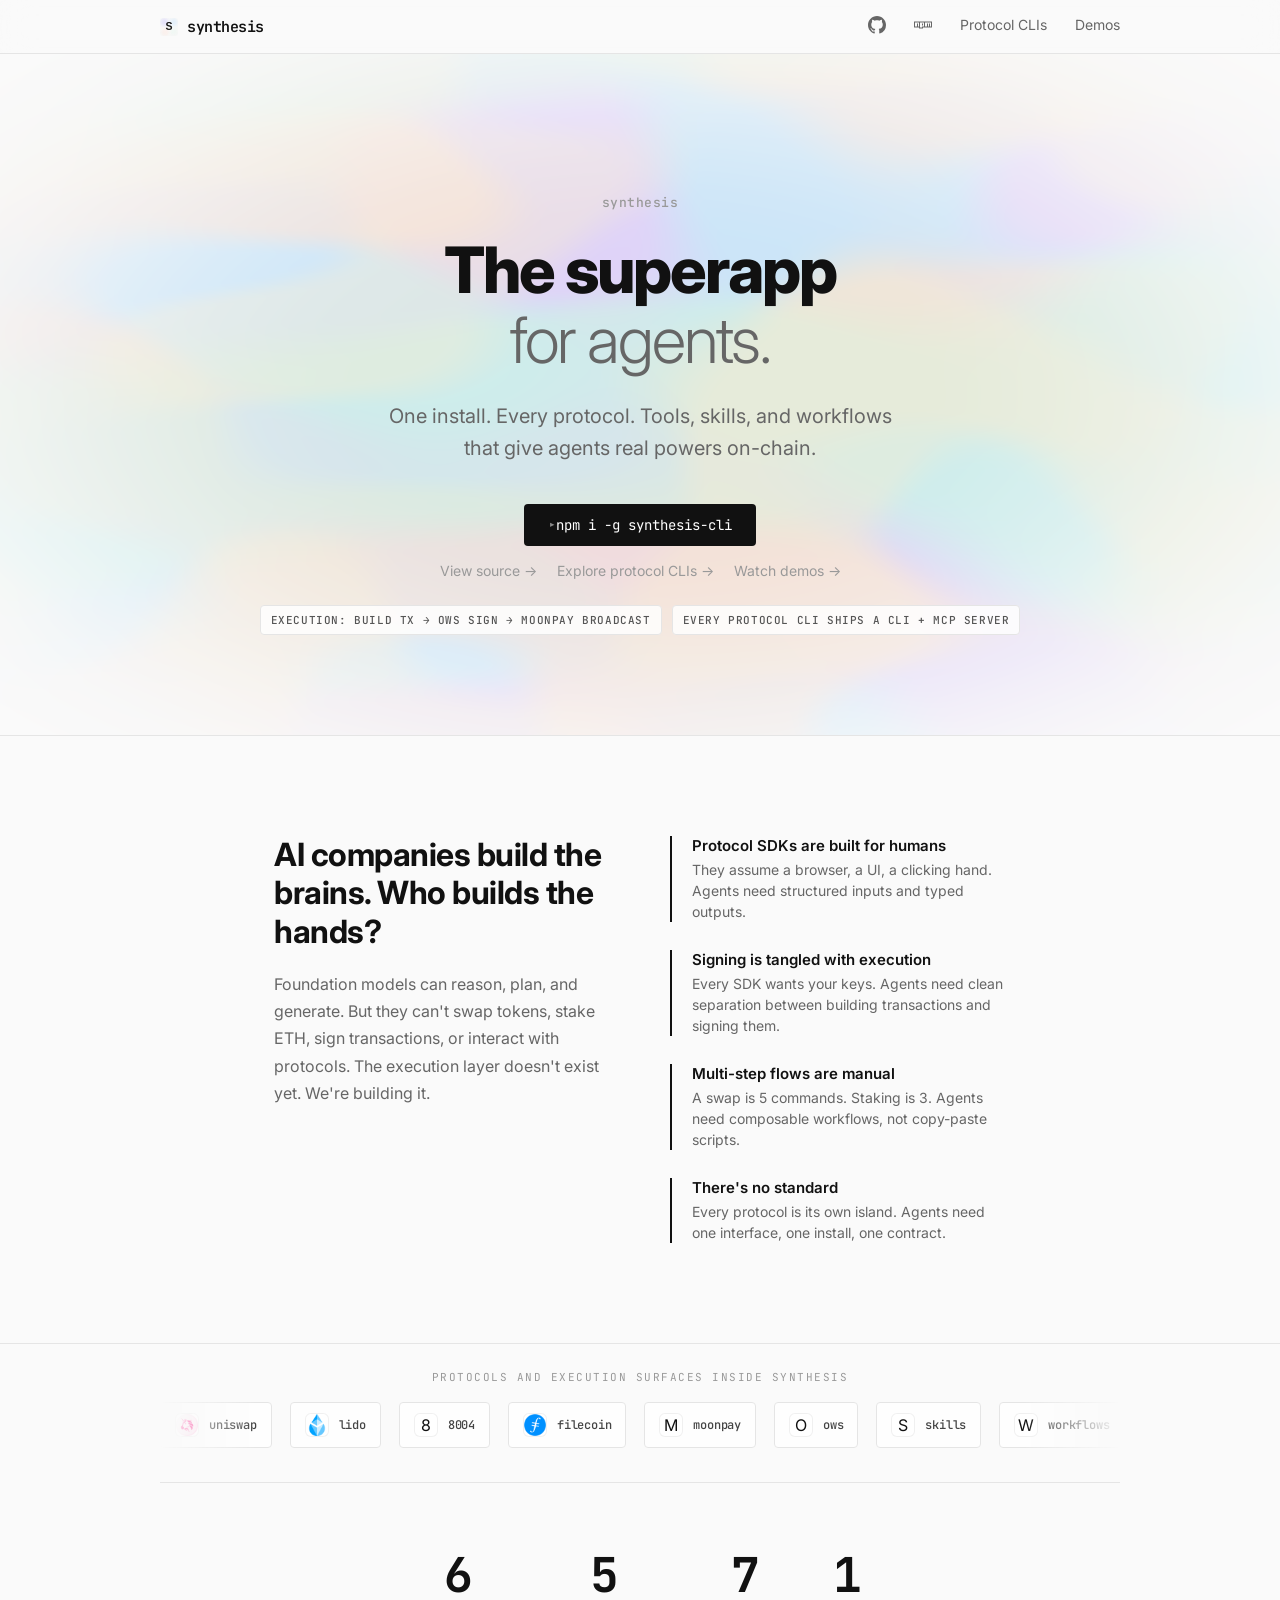
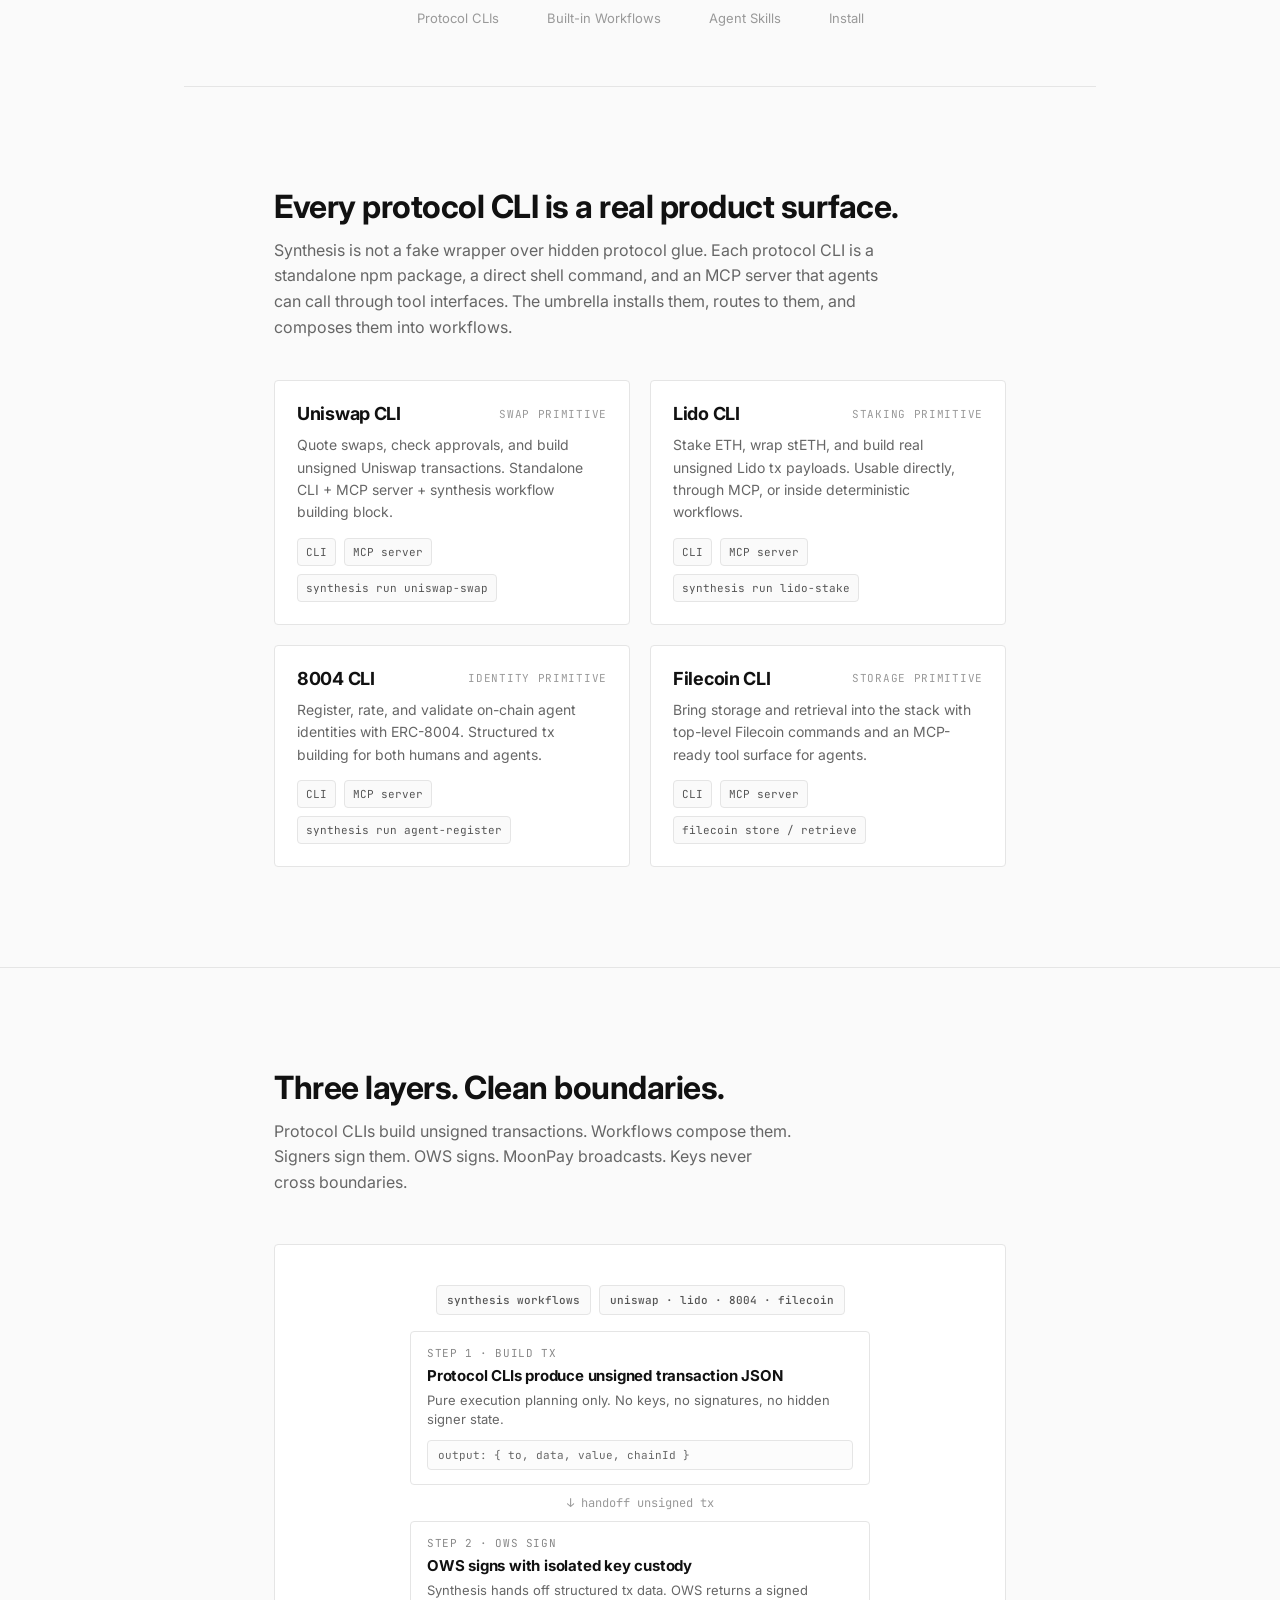
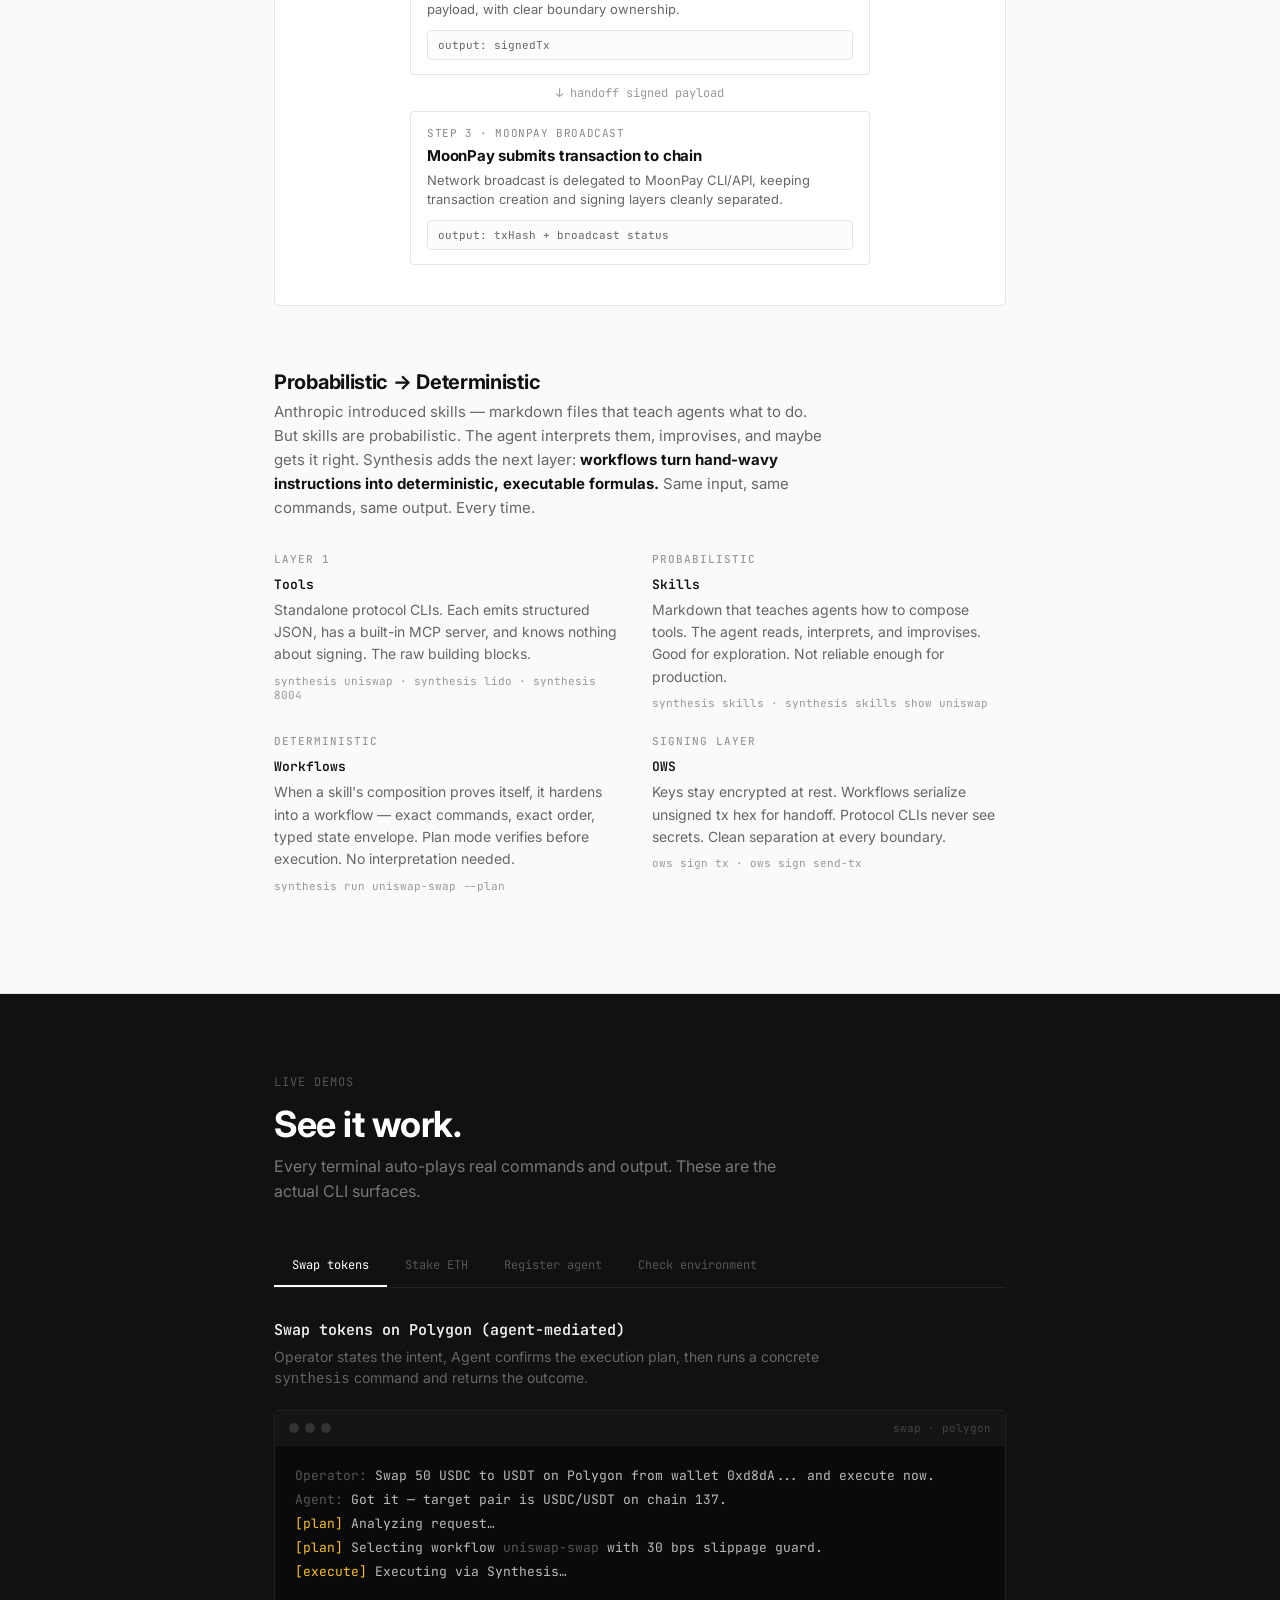
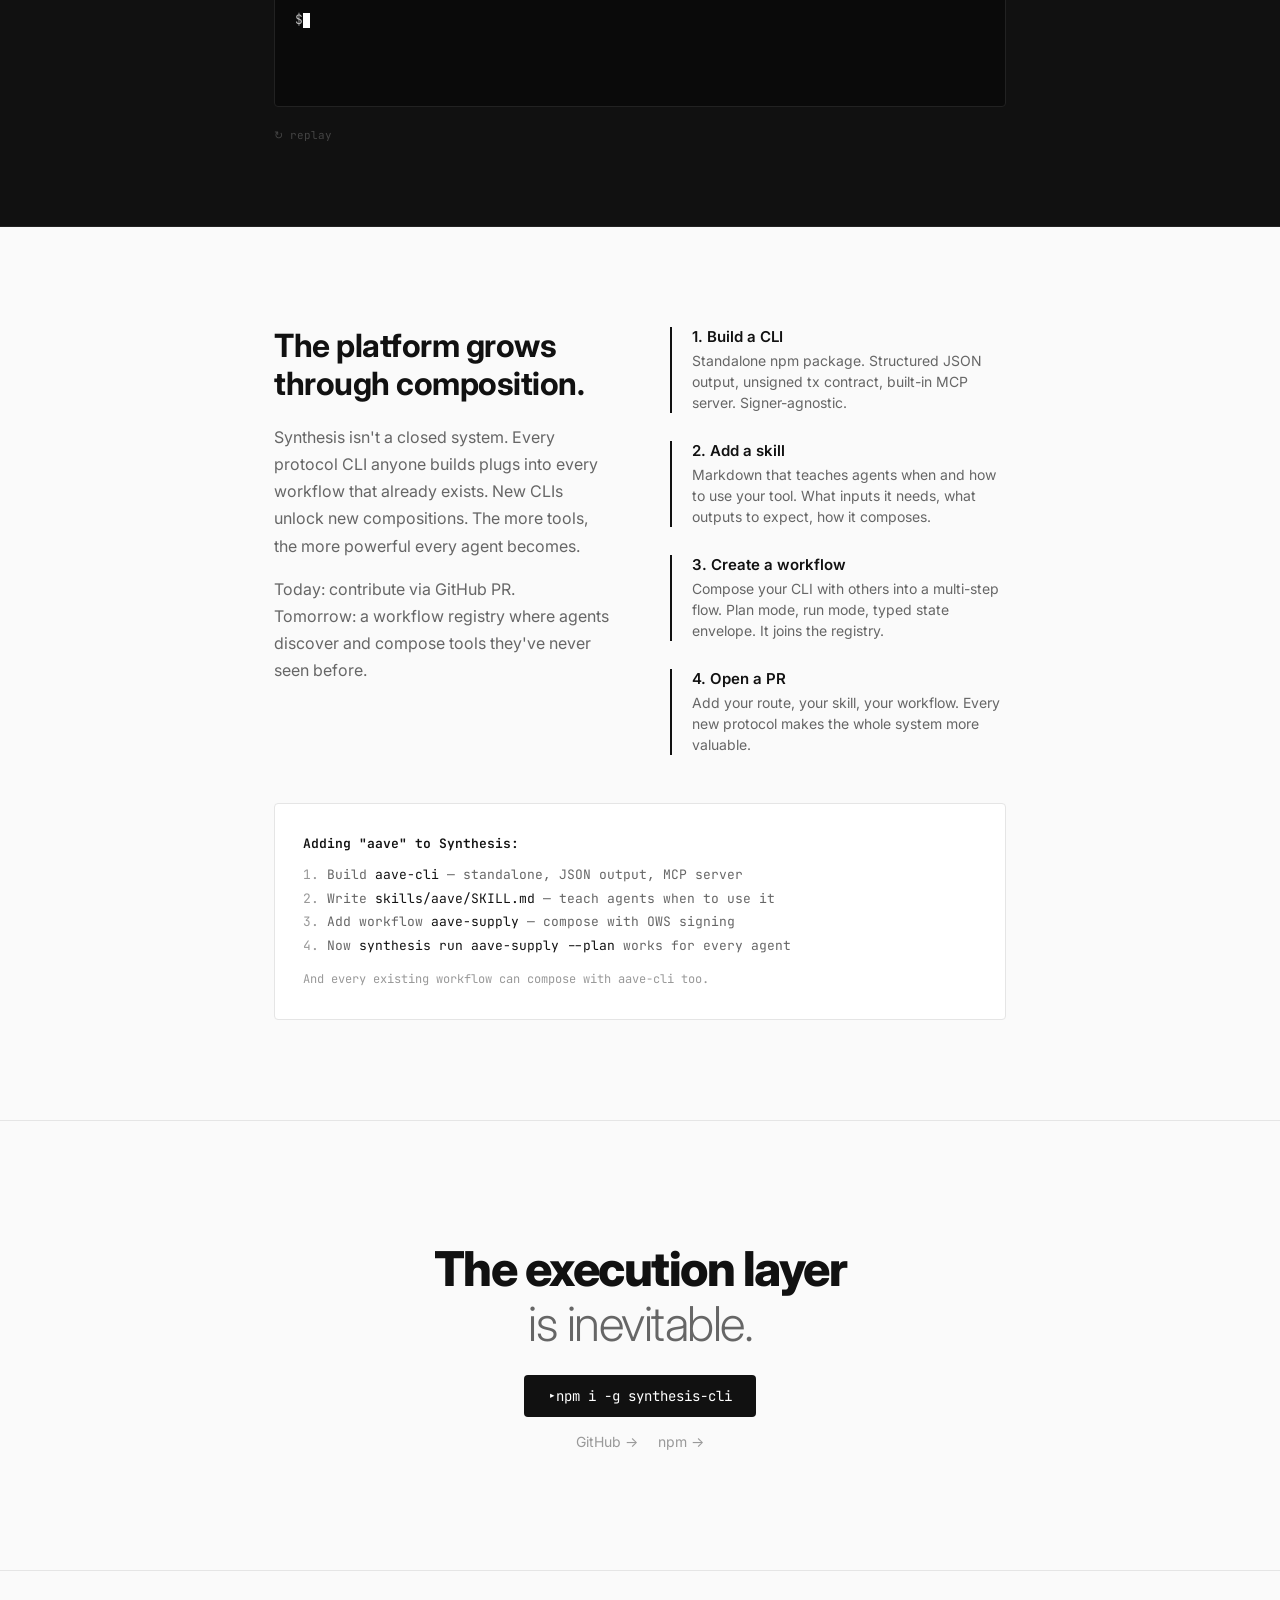
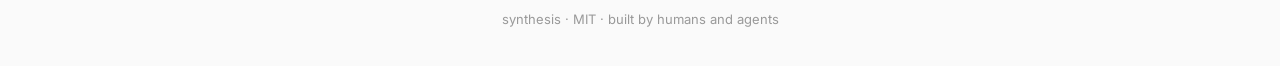
==== commit 5840a9bd: "fix: use protocol CLI wording on website" ====
--- a/index.html
+++ b/index.html
@@ -301,8 +301,15 @@
   }
 
   .layer-grid {
-    display: grid; grid-template-columns: repeat(auto-fit, minmax(220px, 1fr));
-    gap: 24px; margin-top: 48px;
+    display: grid;
+    grid-template-columns: repeat(2, minmax(0, 1fr));
+    gap: 24px;
+    margin-top: 48px;
+  }
+  @media (max-width: 780px) {
+    .layer-grid {
+      grid-template-columns: 1fr;
+    }
   }
   .layer-card { }
   .layer-card h3 {
@@ -476,7 +483,7 @@
     <div class="links">
       <a href="https://github.com/winstain/synthesis-cli" title="GitHub"><svg width="18" height="18" viewBox="0 0 24 24" fill="currentColor"><path d="M12 0C5.37 0 0 5.37 0 12c0 5.31 3.435 9.795 8.205 11.385.6.105.825-.255.825-.57 0-.285-.015-1.23-.015-2.235-3.015.555-3.795-.735-4.035-1.41-.135-.345-.72-1.41-1.23-1.695-.42-.225-1.02-.78-.015-.795.945-.015 1.62.87 1.845 1.23 1.08 1.815 2.805 1.305 3.495.99.105-.78.42-1.305.765-1.605-2.67-.3-5.46-1.335-5.46-5.925 0-1.305.465-2.385 1.23-3.225-.12-.3-.54-1.53.12-3.18 0 0 1.005-.315 3.3 1.23.96-.27 1.98-.405 3-.405s2.04.135 3 .405c2.295-1.56 3.3-1.23 3.3-1.23.66 1.65.24 2.88.12 3.18.765.84 1.23 1.905 1.23 3.225 0 4.605-2.805 5.625-5.475 5.925.435.375.81 1.095.81 2.22 0 1.605-.015 2.895-.015 3.3 0 .315.225.69.825.57A12.02 12.02 0 0024 12c0-6.63-5.37-12-12-12z"/></svg></a>
       <a href="https://www.npmjs.com/package/synthesis-cli" title="npm"><svg width="18" height="18" viewBox="0 0 24 24" fill="currentColor"><path d="M0 7.334v8h6.666v1.332H12v-1.332h12v-8H0zm6.666 6.664H5.334v-4H3.999v4H1.335V8.667h5.331v5.331zm4 0v1.336H8.001V8.667h5.334v5.331h-2.669zm12.001 0h-1.33v-4h-1.336v4h-1.335v-4h-1.33v4h-2.671V8.667h8.002v5.331zM10.665 10H12v2.667h-1.335V10z"/></svg></a>
-      <a href="#child-clis">Child CLIs</a>
+      <a href="#child-clis">Protocol CLIs</a>
       <a href="#demos">Demos</a>
     </div>
   </div>
@@ -496,12 +503,12 @@
   </button>
   <div class="secondary-links">
     <a href="https://github.com/winstain/synthesis-cli">View source →</a>
-    <a href="#child-clis">Explore child CLIs →</a>
+    <a href="#child-clis">Explore protocol CLIs →</a>
     <a href="#demos">Watch demos →</a>
   </div>
   <div class="hero-utility">
     <span class="tag">Execution: Build tx → OWS sign → MoonPay broadcast</span>
-    <span class="tag">Every child CLI ships a CLI + MCP server</span>
+    <span class="tag">Every protocol CLI ships a CLI + MCP server</span>
   </div>
 </div>
 
@@ -577,9 +584,9 @@
 <!-- ═══ CHILD CLIS ═══ -->
 <div class="child-section" id="child-clis">
   <div class="container">
-    <h2>Every child CLI is a real product surface.</h2>
+    <h2>Every protocol CLI is a real product surface.</h2>
     <p class="desc">
-      Synthesis is not a fake wrapper over hidden protocol glue. Each child CLI is a standalone npm package,
+      Synthesis is not a fake wrapper over hidden protocol glue. Each protocol CLI is a standalone npm package,
       a direct shell command, and an MCP server that agents can call through tool interfaces. The umbrella installs them,
       routes to them, and composes them into workflows.
     </p>
